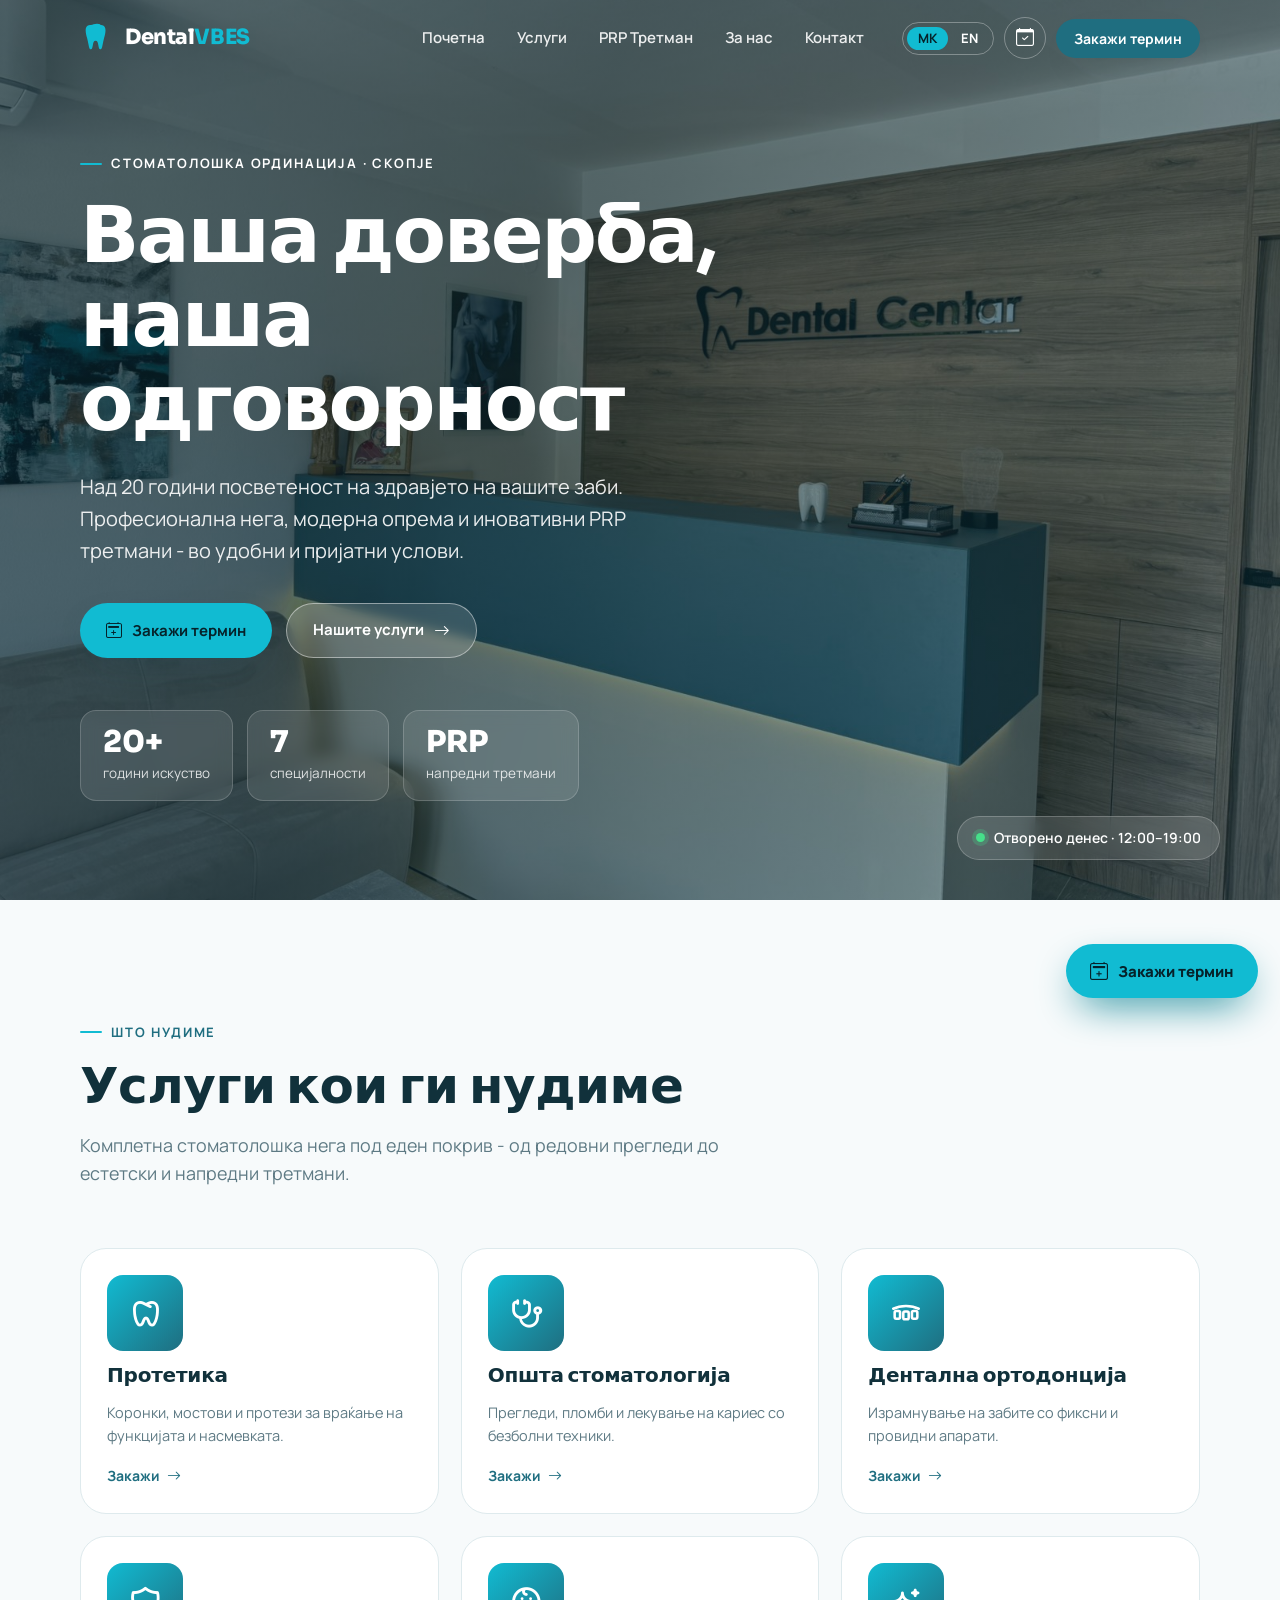
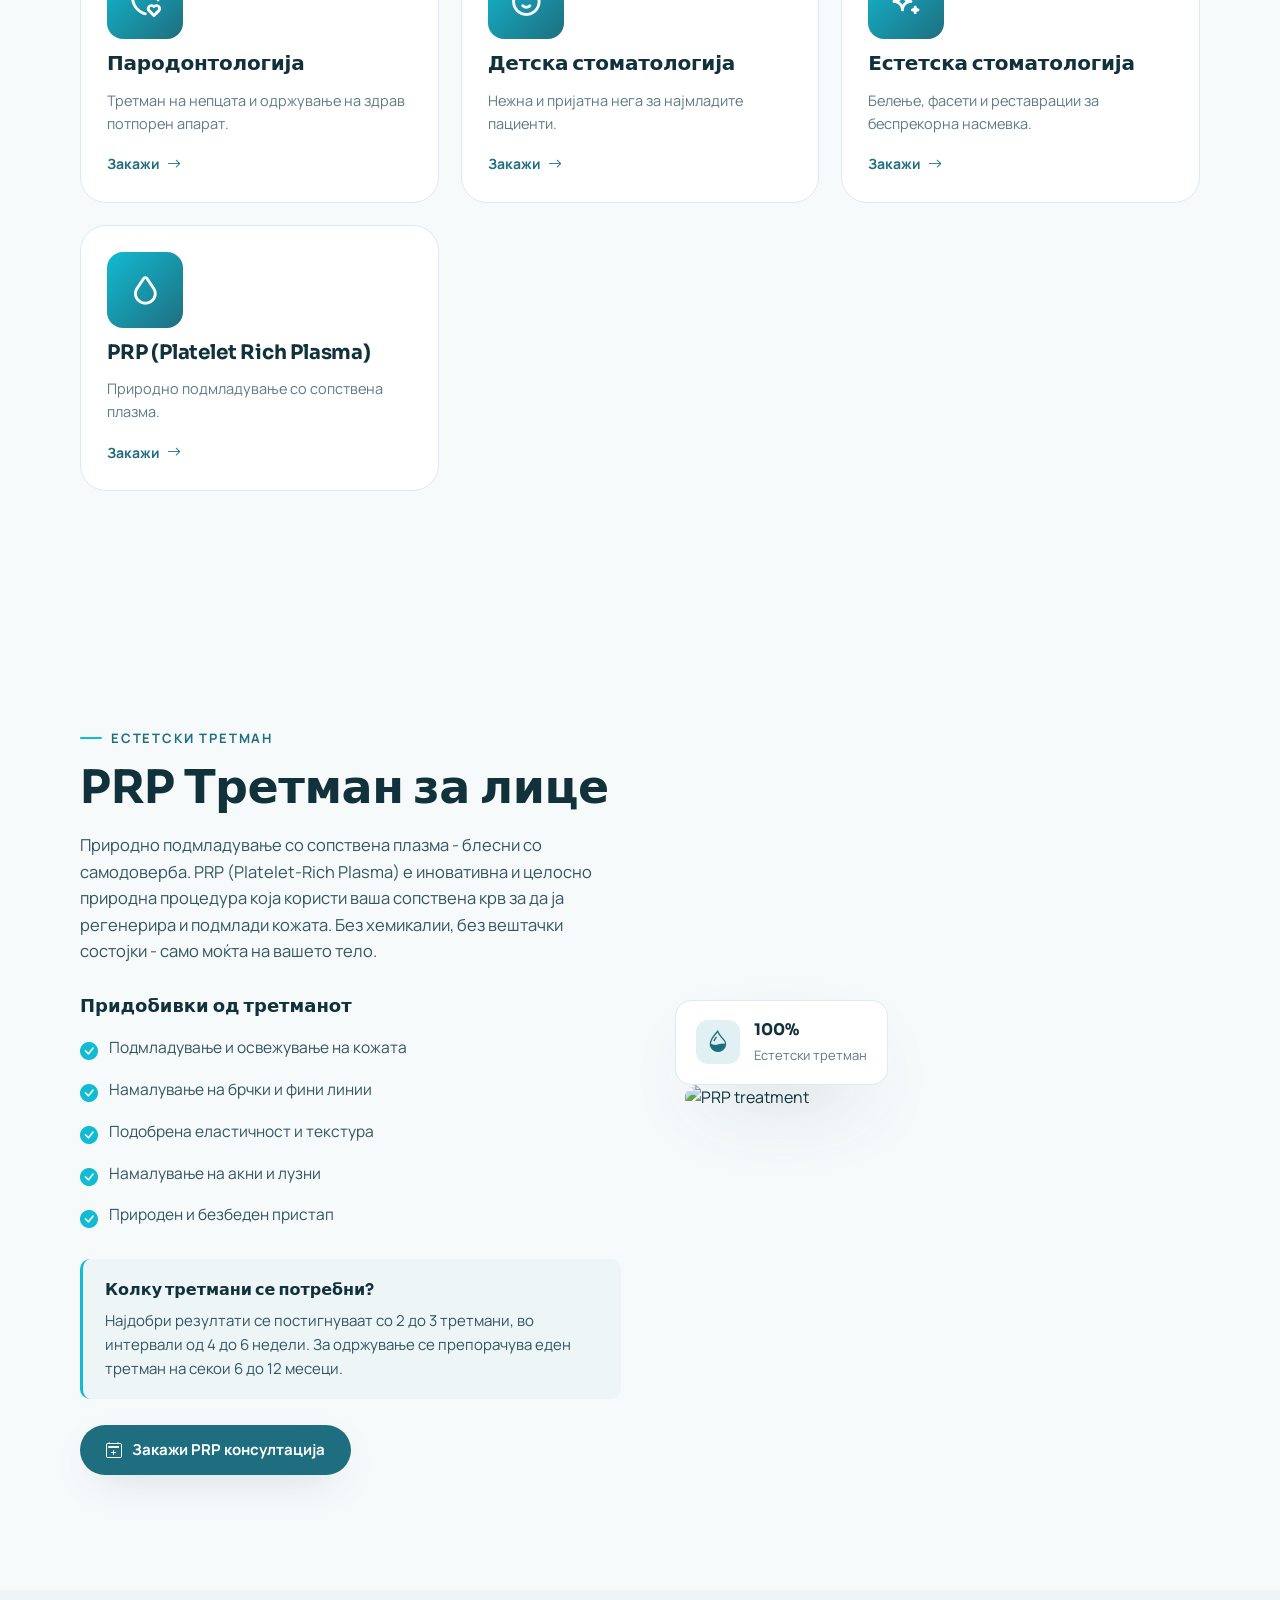
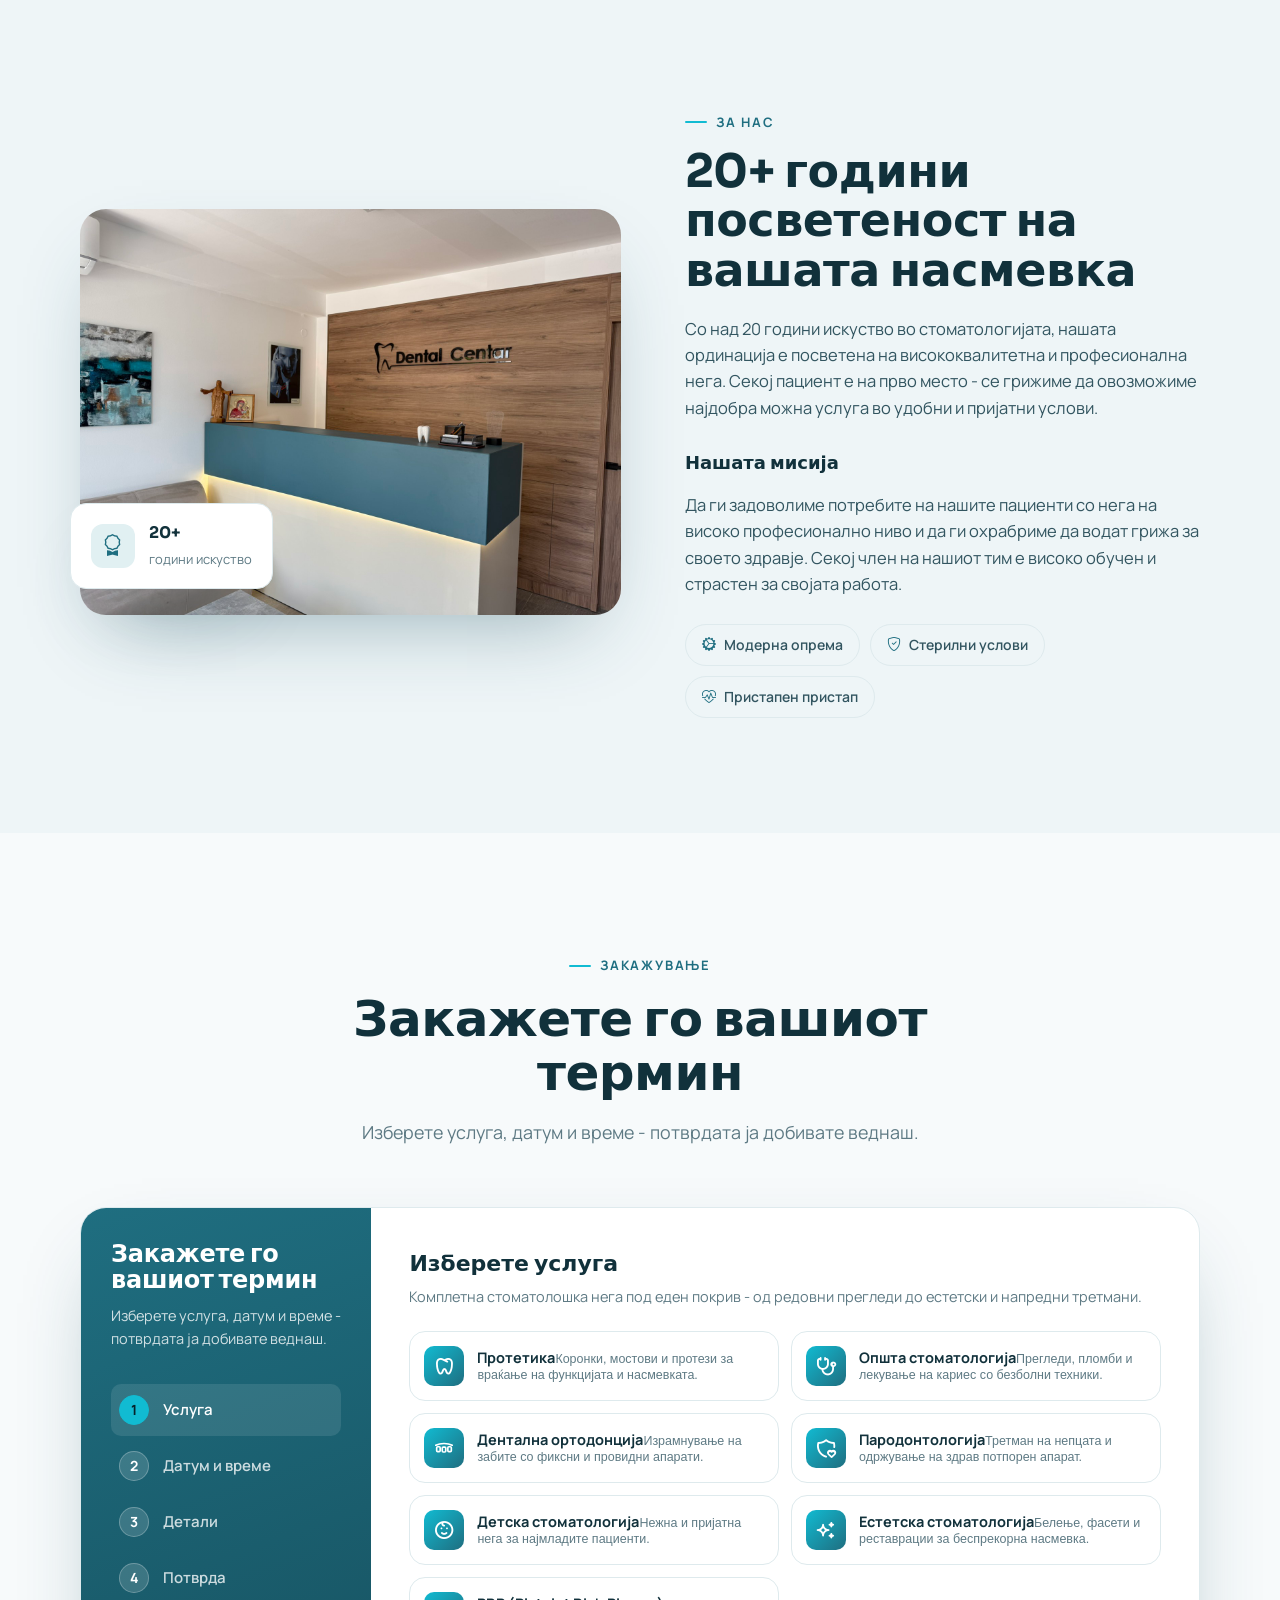
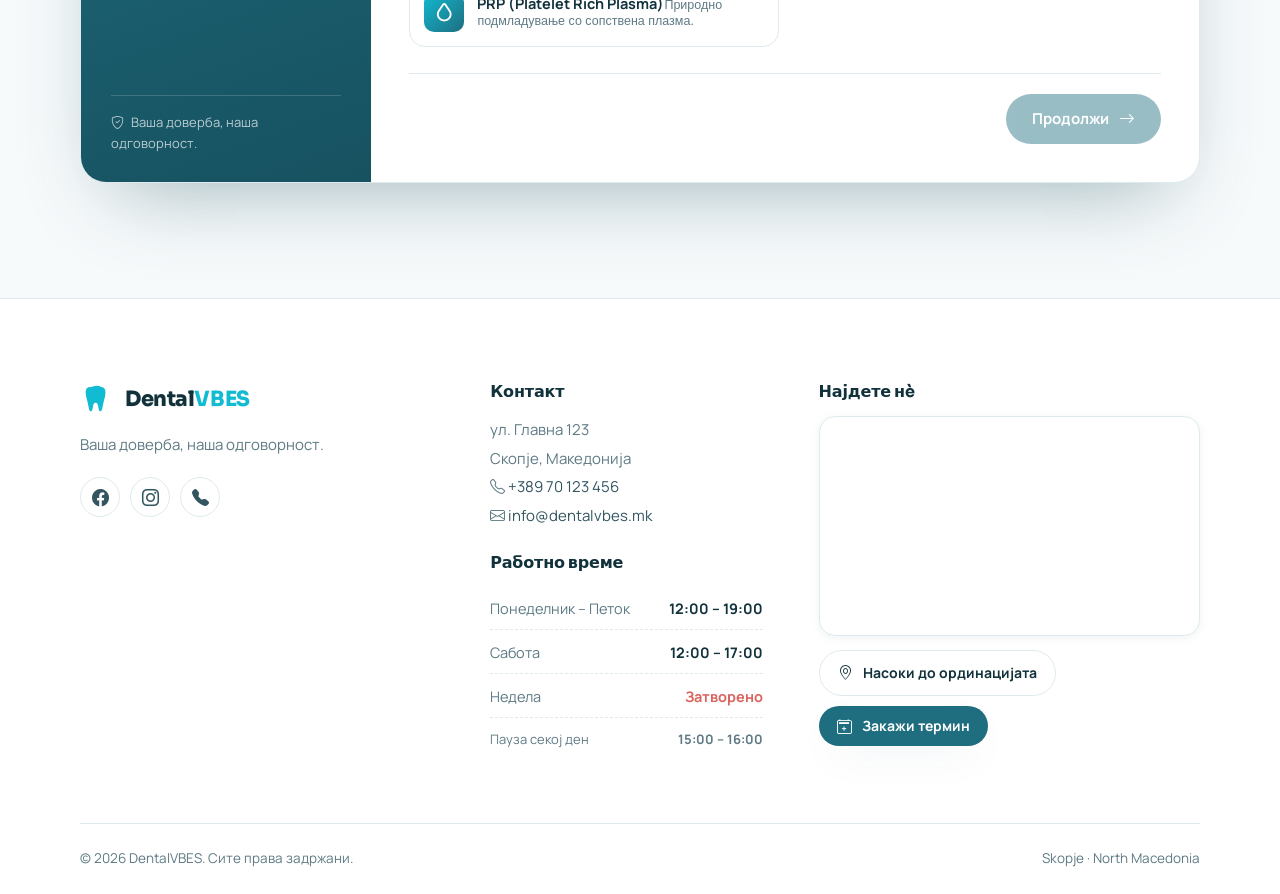
==== index.html @ d4c86f16 "init" ====
<!DOCTYPE html>
<html lang="mk" data-theme="clinical"><head>
  <meta charset="UTF-8">
  <meta name="viewport" content="width=device-width, initial-scale=1.0">
  <title>DentalVBES - Ваша доверба, наша одговорност</title>
  <meta name="description" content="DentalVBES - професионална стоматолошка ординација во Скопје со 20+ години искуство. Закажете термин онлајн.">

  <link rel="icon" type="image/png" href="assets/img/favicon.png">
  <link rel="preconnect" href="https://fonts.googleapis.com">
  <link rel="preconnect" href="https://fonts.gstatic.com" crossorigin="">

  

  
  <link rel="stylesheet" href="assets/css/fonts.css">
  <link rel="stylesheet" href="assets/css/styles.css">
</head>
<body>

  <!-- ===================== HEADER ===================== -->
  <header class="site-header">
    <div class="container">
      <nav class="nav">
        <a class="brand" href="#top">
          <svg class="tooth" viewBox="0 0 24 24" aria-hidden="true"><path fill="currentColor" d="M12 2c-2 0-3 .8-4.3.8C5.7 2.8 4 3.6 4 6.5c0 2 .5 3.7 1 5.5.4 1.5.7 3 1 4.5.3 1.6.6 3.5 1.7 3.5.9 0 1.1-1.4 1.4-3 .3-1.7.5-3 1.9-3s1.6 1.3 1.9 3c.3 1.6.5 3 1.4 3 1.1 0 1.4-1.9 1.7-3.5.3-1.5.6-3 1-4.5.5-1.8 1-3.5 1-5.5 0-2.9-1.7-3.7-3.7-3.7C15 2.8 14 2 12 2z"></path></svg>
          <span class="brand-name">Dental<b>VBES</b></span>
        </a>

        <div class="nav-links">
          <a class="nav-link" href="#top" data-i18n="nav.home">Home</a>
          <a class="nav-link" href="#services" data-i18n="nav.services">Services</a>
          <a class="nav-link" href="#prp" data-i18n="nav.prp">PRP</a>
          <a class="nav-link" href="#about" data-i18n="nav.about">About</a>
          <a class="nav-link" href="#contact" data-i18n="nav.contact">Contact</a>
        </div>

        <div class="nav-tools">
          <button class="lang-toggle" aria-label="language">
            <span data-lang="mk">МК</span><span data-lang="en">EN</span>
          </button>

          <button class="icon-btn js-my-appts" aria-label="my appointments" title="My appointments"><i class="bi bi-calendar-check"></i></button>
          <button class="btn btn-sm js-book-modal desktop-only" data-i18n="nav.book">Book appointment</button>
          <button class="icon-btn nav-toggle" aria-label="menu"><i class="bi bi-list"></i></button>
        </div>
      </nav>
    </div>
  </header>

  <!-- ===================== MOBILE MENU ===================== -->
  <div class="mobile-menu">
    <div class="mm-head">
      <span class="brand-name" style="color:var(--ink)">Dental<b style="color:var(--accent)">VBES</b></span>
      <button class="icon-btn mm-close" aria-label="close"><i class="bi bi-x-lg"></i></button>
    </div>
    <a class="nav-link" href="#top" data-i18n="nav.home">Home</a>
    <a class="nav-link" href="#services" data-i18n="nav.services">Services</a>
    <a class="nav-link" href="#prp" data-i18n="nav.prp">PRP</a>
    <a class="nav-link" href="#about" data-i18n="nav.about">About</a>
    <a class="nav-link" href="#contact" data-i18n="nav.contact">Contact</a>
    <div class="mm-actions">
      <button class="btn btn-ghost js-my-appts"><i class="bi bi-calendar-check"></i><span data-i18n="book.my">My appointments</span></button>
      <button class="btn js-book-modal" data-i18n="nav.book">Book appointment</button>
    </div>
  </div>

  <!-- ===================== HERO ===================== -->
  <header class="hero" id="top">
    <div class="hero-bg"></div>
    <div class="container">
      <div class="hero-inner">
        <span class="eyebrow" data-i18n="hero.eyebrow">Dental practice · Skopje</span>
        <h1 data-i18n="hero.title">Your trust,<br>our responsibility</h1>
        <p class="hero-sub" data-i18n="hero.sub">Over 20 years devoted to your dental health.</p>
        <div class="hero-cta">
          <button class="btn btn-accent js-book-scroll"><i class="bi bi-calendar2-plus"></i><span data-i18n="hero.cta">Book appointment</span></button>
          <a class="btn btn-on-hero" href="#services"><span data-i18n="hero.cta2">Our services</span><i class="bi bi-arrow-right"></i></a>
        </div>
        <div class="hero-stats">
          <div class="hstat"><b data-i18n="hero.stat1n">20+</b><span data-i18n="hero.stat1l">years</span></div>
          <div class="hstat"><b data-i18n="hero.stat2n">7</b><span data-i18n="hero.stat2l">specialties</span></div>
          <div class="hstat"><b data-i18n="hero.stat3n">PRP</b><span data-i18n="hero.stat3l">treatments</span></div>
        </div>
      </div>
    </div>
    <div class="hero-badge"><span class="dot"></span><span data-i18n="hero.hours">Open today · 12:00–19:00</span></div>
  </header>

  <main>
    <!-- ===================== SERVICES ===================== -->
    <section class="section services" id="services">
      <div class="container">
        <div class="section-head reveal">
          <span class="eyebrow" data-i18n="services.eyebrow">What we offer</span>
          <h2 data-i18n="services.title">Services we provide</h2>
          <p data-i18n="services.sub">Complete dental care under one roof.</p>
        </div>
        <div class="services-grid" id="servicesGrid"></div>
      </div>
    </section>

    <!-- ===================== PRP ===================== -->
    <section class="section prp" id="prp">
      <div class="container">
        <div class="split reverse">
          <div class="split-media reveal">
            <img src="assets/img/prp-treatment.jpg" alt="PRP treatment">
            <div class="float-card">
              <div class="ic"><i class="bi bi-droplet-half"></i></div>
              <div><b>100%</b><span data-i18n="prp.eyebrow">Aesthetic treatment</span></div>
            </div>
          </div>
          <div class="split-body reveal">
            <span class="eyebrow" data-i18n="prp.eyebrow">Aesthetic treatment</span>
            <h2 data-i18n="prp.title">PRP Facial Treatment</h2>
            <p data-i18n="prp.lead">Natural rejuvenation with your own plasma.</p>
            <div class="bench-title" data-i18n="prp.benefits">Benefits</div>
            <ul class="benefits">
              <li><i class="bi bi-check-circle-fill"></i><span data-i18n="prp.b1"></span></li>
              <li><i class="bi bi-check-circle-fill"></i><span data-i18n="prp.b2"></span></li>
              <li><i class="bi bi-check-circle-fill"></i><span data-i18n="prp.b3"></span></li>
              <li><i class="bi bi-check-circle-fill"></i><span data-i18n="prp.b4"></span></li>
              <li><i class="bi bi-check-circle-fill"></i><span data-i18n="prp.b5"></span></li>
            </ul>
            <div class="callout">
              <b data-i18n="prp.howmany">How many treatments?</b>
              <p data-i18n="prp.howmanyd"></p>
            </div>
            <div style="margin-top:26px">
              <button class="btn js-book-modal" data-svc="prp"><i class="bi bi-calendar2-plus"></i><span data-i18n="prp.cta">Book a PRP consultation</span></button>
            </div>
          </div>
        </div>
      </div>
    </section>

    <!-- ===================== ABOUT ===================== -->
    <section class="section about" id="about">
      <div class="container">
        <div class="split">
          <div class="split-media reveal">
            <img src="assets/img/hero-bg.jpg" alt="DentalVBES clinic">
            <div class="float-card">
              <div class="ic"><i class="bi bi-award"></i></div>
              <div><b>20+</b><span data-i18n="hero.stat1l">years of experience</span></div>
            </div>
          </div>
          <div class="split-body reveal">
            <span class="eyebrow" data-i18n="about.eyebrow">About us</span>
            <h2 data-i18n="about.title">20+ years devoted to your smile</h2>
            <p data-i18n="about.p1"></p>
            <div class="bench-title" data-i18n="about.mission">Our mission</div>
            <p style="margin-top:0" data-i18n="about.p2"></p>
            <div class="feature-row">
              <span class="chip"><i class="bi bi-gear-wide-connected"></i><span data-i18n="about.f1">Modern equipment</span></span>
              <span class="chip"><i class="bi bi-shield-check"></i><span data-i18n="about.f2">Sterile conditions</span></span>
              <span class="chip"><i class="bi bi-heart-pulse"></i><span data-i18n="about.f3">Caring approach</span></span>
            </div>
          </div>
        </div>
      </div>
    </section>

    <!-- ===================== BOOKING ===================== -->
    <section class="section booking" id="booking">
      <div class="container">
        <div class="section-head reveal" style="text-align:center;margin-inline:auto">
          <span class="eyebrow" style="justify-content:center" data-i18n="book.eyebrow">Booking</span>
          <h2 data-i18n="book.title">Book your appointment</h2>
          <p data-i18n="book.sub">Choose a service, date and time.</p>
        </div>
        <div class="reveal" id="bookingSection"></div>
      </div>
    </section>
  </main>

  <!-- ===================== FOOTER ===================== -->
  <footer class="site-footer" id="contact">
    <div class="container">
      <div class="foot-grid">
        <div class="foot-brand">
          <a class="brand" href="#top">
            <svg class="tooth" viewBox="0 0 24 24" aria-hidden="true"><path fill="currentColor" d="M12 2c-2 0-3 .8-4.3.8C5.7 2.8 4 3.6 4 6.5c0 2 .5 3.7 1 5.5.4 1.5.7 3 1 4.5.3 1.6.6 3.5 1.7 3.5.9 0 1.1-1.4 1.4-3 .3-1.7.5-3 1.9-3s1.6 1.3 1.9 3c.3 1.6.5 3 1.4 3 1.1 0 1.4-1.9 1.7-3.5.3-1.5.6-3 1-4.5.5-1.8 1-3.5 1-5.5 0-2.9-1.7-3.7-3.7-3.7C15 2.8 14 2 12 2z"></path></svg>
            <span class="brand-name">Dental<b>VBES</b></span>
          </a>
          <p class="foot-tag" data-i18n="foot.tagline">Your trust, our responsibility.</p>
          <div class="foot-soc">
            <a href="#" aria-label="Facebook"><i class="bi bi-facebook"></i></a>
            <a href="#" aria-label="Instagram"><i class="bi bi-instagram"></i></a>
            <a href="tel:+38970123456" aria-label="Phone"><i class="bi bi-telephone-fill"></i></a>
          </div>
        </div>

        <div class="foot-col">
          <h4 data-i18n="foot.contact">Contact</h4>
          <address>
            <p data-i18n="foot.address">123 Main Street<br>Skopje</p>
            <p><i class="bi bi-telephone"></i> <a href="tel:+38970123456">+389 70 123 456</a></p>
            <p><i class="bi bi-envelope"></i> <a href="mailto:info@dentalvbes.mk">info@dentalvbes.mk</a></p>
          </address>
          <h4 style="margin-top:24px" data-i18n="foot.hours">Working hours</h4>
          <div class="hours-list">
            <div class="hours-row"><span data-i18n="foot.h_week">Mon – Fri</span><b data-i18n="foot.h_week_v">12:00 – 19:00</b></div>
            <div class="hours-row"><span data-i18n="foot.h_sat">Saturday</span><b data-i18n="foot.h_sat_v">12:00 – 17:00</b></div>
            <div class="hours-row closed"><span data-i18n="foot.h_sun">Sunday</span><b data-i18n="foot.h_sun_v">Closed</b></div>
            <div class="hours-row brk"><span data-i18n="foot.h_break">Daily break</span><b data-i18n="foot.h_break_v">15:00 – 16:00</b></div>
          </div>
        </div>

        <div class="foot-col">
          <h4 data-i18n="foot.find">Find us</h4>
          <div class="map-wrap">
            <iframe src="https://www.google.com/maps/embed?pb=!1m18!1m12!1m3!1d1773.0043802224034!2d21.445258436602582!3d42.035299362524064!2m3!1f0!2f0!3f0!3m2!1i1024!2i768!4f13.1!3m3!1m2!1s0x13546bce0048d65d%3A0xca49f93a39be18c9!2sDENTAL%20VBES!5e1!3m2!1sen!2smk!4v1745952589473!5m2!1sen!2smk" loading="lazy" referrerpolicy="no-referrer-when-downgrade"></iframe>
          </div>
          <div style="display:flex;gap:10px;margin-top:14px;flex-wrap:wrap">
            <a class="btn btn-ghost btn-sm" href="https://www.google.com/maps/dir/?api=1&amp;destination=42.03549156223362,21.44605716053356" target="_blank" rel="noopener"><i class="bi bi-geo-alt"></i><span data-i18n="foot.directions">Directions</span></a>
            <button class="btn btn-sm js-book-modal"><i class="bi bi-calendar2-plus"></i><span data-i18n="foot.book">Book appointment</span></button>
          </div>
        </div>
      </div>

      <div class="foot-bottom">
        <p data-i18n="foot.rights">© 2026 DentalVBES.</p>
        <p>Skopje · North Macedonia</p>
      </div>
    </div>
  </footer>

  <!-- ===================== STICKY FAB ===================== -->
  <button class="fab js-book-modal" aria-label="book">
    <i class="bi bi-calendar2-plus"></i><span class="fab-txt" data-i18n="nav.book">Book appointment</span>
  </button>

  <!-- ===================== BOOKING MODAL ===================== -->
  <div class="modal" id="bookModal">
    <div class="modal-backdrop"></div>
    <div class="modal-card">
      <button class="modal-close" aria-label="close"><i class="bi bi-x-lg"></i></button>
      <div id="bookingModalBody"></div>
    </div>
  </div>

  <!-- ===================== MY APPOINTMENTS MODAL ===================== -->
  <div class="modal" id="apptModal">
    <div class="modal-backdrop"></div>
    <div class="modal-card" style="max-width:560px">
      <button class="modal-close" aria-label="close" style="background:rgba(0,0,0,.12);color:var(--ink)"><i class="bi bi-x-lg"></i></button>
      <div style="padding:32px">
        <div class="pane-title" data-i18n="book.my">My appointments</div>
        <div class="pane-sub" data-i18n="foot.tagline"></div>
        <div class="appts" id="apptList"></div>
        <div style="margin-top:20px">
          <button class="btn btn-block js-book-modal"><i class="bi bi-plus-lg"></i><span data-i18n="book.another">Book another</span></button>
        </div>
      </div>
    </div>
  </div>

  <!-- ===================== SCRIPTS ===================== -->
  <script src="assets/scripts/jquery.min.js"></script>
  <script src="assets/scripts/script.js"></script>

  

</body></html>
---- assets/css/fonts.css ----
/* cyrillic-ext */
@font-face {
  font-family: 'Manrope';
  font-style: normal;
  font-weight: 400;
  font-display: swap;
  src: url("../fonts/manrope-400-cyrillic-ext.woff2") format('woff2');
  unicode-range: U+0460-052F, U+1C80-1C8A, U+20B4, U+2DE0-2DFF, U+A640-A69F, U+FE2E-FE2F;
}
/* cyrillic */
@font-face {
  font-family: 'Manrope';
  font-style: normal;
  font-weight: 400;
  font-display: swap;
  src: url("../fonts/manrope-400-cyrillic.woff2") format('woff2');
  unicode-range: U+0301, U+0400-045F, U+0490-0491, U+04B0-04B1, U+2116;
}
/* greek */
@font-face {
  font-family: 'Manrope';
  font-style: normal;
  font-weight: 400;
  font-display: swap;
  src: url("../fonts/manrope-400-greek.woff2") format('woff2');
  unicode-range: U+0370-0377, U+037A-037F, U+0384-038A, U+038C, U+038E-03A1, U+03A3-03FF;
}
/* vietnamese */
@font-face {
  font-family: 'Manrope';
  font-style: normal;
  font-weight: 400;
  font-display: swap;
  src: url("../fonts/manrope-400-vietnamese.woff2") format('woff2');
  unicode-range: U+0102-0103, U+0110-0111, U+0128-0129, U+0168-0169, U+01A0-01A1, U+01AF-01B0, U+0300-0301, U+0303-0304, U+0308-0309, U+0323, U+0329, U+1EA0-1EF9, U+20AB;
}
/* latin-ext */
@font-face {
  font-family: 'Manrope';
  font-style: normal;
  font-weight: 400;
  font-display: swap;
  src: url("../fonts/manrope-400-latin-ext.woff2") format('woff2');
  unicode-range: U+0100-02BA, U+02BD-02C5, U+02C7-02CC, U+02CE-02D7, U+02DD-02FF, U+0304, U+0308, U+0329, U+1D00-1DBF, U+1E00-1E9F, U+1EF2-1EFF, U+2020, U+20A0-20AB, U+20AD-20C0, U+2113, U+2C60-2C7F, U+A720-A7FF;
}
/* latin */
@font-face {
  font-family: 'Manrope';
  font-style: normal;
  font-weight: 400;
  font-display: swap;
  src: url("../fonts/manrope-400-latin.woff2") format('woff2');
  unicode-range: U+0000-00FF, U+0131, U+0152-0153, U+02BB-02BC, U+02C6, U+02DA, U+02DC, U+0304, U+0308, U+0329, U+2000-206F, U+20AC, U+2122, U+2191, U+2193, U+2212, U+2215, U+FEFF, U+FFFD;
}
/* cyrillic-ext */
@font-face {
  font-family: 'Manrope';
  font-style: normal;
  font-weight: 500;
  font-display: swap;
  src: url("../fonts/manrope-400-cyrillic-ext.woff2") format('woff2');
  unicode-range: U+0460-052F, U+1C80-1C8A, U+20B4, U+2DE0-2DFF, U+A640-A69F, U+FE2E-FE2F;
}
/* cyrillic */
@font-face {
  font-family: 'Manrope';
  font-style: normal;
  font-weight: 500;
  font-display: swap;
  src: url("../fonts/manrope-400-cyrillic.woff2") format('woff2');
  unicode-range: U+0301, U+0400-045F, U+0490-0491, U+04B0-04B1, U+2116;
}
/* greek */
@font-face {
  font-family: 'Manrope';
  font-style: normal;
  font-weight: 500;
  font-display: swap;
  src: url("../fonts/manrope-400-greek.woff2") format('woff2');
  unicode-range: U+0370-0377, U+037A-037F, U+0384-038A, U+038C, U+038E-03A1, U+03A3-03FF;
}
/* vietnamese */
@font-face {
  font-family: 'Manrope';
  font-style: normal;
  font-weight: 500;
  font-display: swap;
  src: url("../fonts/manrope-400-vietnamese.woff2") format('woff2');
  unicode-range: U+0102-0103, U+0110-0111, U+0128-0129, U+0168-0169, U+01A0-01A1, U+01AF-01B0, U+0300-0301, U+0303-0304, U+0308-0309, U+0323, U+0329, U+1EA0-1EF9, U+20AB;
}
/* latin-ext */
@font-face {
  font-family: 'Manrope';
  font-style: normal;
  font-weight: 500;
  font-display: swap;
  src: url("../fonts/manrope-400-latin-ext.woff2") format('woff2');
  unicode-range: U+0100-02BA, U+02BD-02C5, U+02C7-02CC, U+02CE-02D7, U+02DD-02FF, U+0304, U+0308, U+0329, U+1D00-1DBF, U+1E00-1E9F, U+1EF2-1EFF, U+2020, U+20A0-20AB, U+20AD-20C0, U+2113, U+2C60-2C7F, U+A720-A7FF;
}
/* latin */
@font-face {
  font-family: 'Manrope';
  font-style: normal;
  font-weight: 500;
  font-display: swap;
  src: url("../fonts/manrope-400-latin.woff2") format('woff2');
  unicode-range: U+0000-00FF, U+0131, U+0152-0153, U+02BB-02BC, U+02C6, U+02DA, U+02DC, U+0304, U+0308, U+0329, U+2000-206F, U+20AC, U+2122, U+2191, U+2193, U+2212, U+2215, U+FEFF, U+FFFD;
}
/* cyrillic-ext */
@font-face {
  font-family: 'Manrope';
  font-style: normal;
  font-weight: 600;
  font-display: swap;
  src: url("../fonts/manrope-400-cyrillic-ext.woff2") format('woff2');
  unicode-range: U+0460-052F, U+1C80-1C8A, U+20B4, U+2DE0-2DFF, U+A640-A69F, U+FE2E-FE2F;
}
/* cyrillic */
@font-face {
  font-family: 'Manrope';
  font-style: normal;
  font-weight: 600;
  font-display: swap;
  src: url("../fonts/manrope-400-cyrillic.woff2") format('woff2');
  unicode-range: U+0301, U+0400-045F, U+0490-0491, U+04B0-04B1, U+2116;
}
/* greek */
@font-face {
  font-family: 'Manrope';
  font-style: normal;
  font-weight: 600;
  font-display: swap;
  src: url("../fonts/manrope-400-greek.woff2") format('woff2');
  unicode-range: U+0370-0377, U+037A-037F, U+0384-038A, U+038C, U+038E-03A1, U+03A3-03FF;
}
/* vietnamese */
@font-face {
  font-family: 'Manrope';
  font-style: normal;
  font-weight: 600;
  font-display: swap;
  src: url("../fonts/manrope-400-vietnamese.woff2") format('woff2');
  unicode-range: U+0102-0103, U+0110-0111, U+0128-0129, U+0168-0169, U+01A0-01A1, U+01AF-01B0, U+0300-0301, U+0303-0304, U+0308-0309, U+0323, U+0329, U+1EA0-1EF9, U+20AB;
}
/* latin-ext */
@font-face {
  font-family: 'Manrope';
  font-style: normal;
  font-weight: 600;
  font-display: swap;
  src: url("../fonts/manrope-400-latin-ext.woff2") format('woff2');
  unicode-range: U+0100-02BA, U+02BD-02C5, U+02C7-02CC, U+02CE-02D7, U+02DD-02FF, U+0304, U+0308, U+0329, U+1D00-1DBF, U+1E00-1E9F, U+1EF2-1EFF, U+2020, U+20A0-20AB, U+20AD-20C0, U+2113, U+2C60-2C7F, U+A720-A7FF;
}
/* latin */
@font-face {
  font-family: 'Manrope';
  font-style: normal;
  font-weight: 600;
  font-display: swap;
  src: url("../fonts/manrope-400-latin.woff2") format('woff2');
  unicode-range: U+0000-00FF, U+0131, U+0152-0153, U+02BB-02BC, U+02C6, U+02DA, U+02DC, U+0304, U+0308, U+0329, U+2000-206F, U+20AC, U+2122, U+2191, U+2193, U+2212, U+2215, U+FEFF, U+FFFD;
}
/* cyrillic-ext */
@font-face {
  font-family: 'Manrope';
  font-style: normal;
  font-weight: 700;
  font-display: swap;
  src: url("../fonts/manrope-400-cyrillic-ext.woff2") format('woff2');
  unicode-range: U+0460-052F, U+1C80-1C8A, U+20B4, U+2DE0-2DFF, U+A640-A69F, U+FE2E-FE2F;
}
/* cyrillic */
@font-face {
  font-family: 'Manrope';
  font-style: normal;
  font-weight: 700;
  font-display: swap;
  src: url("../fonts/manrope-400-cyrillic.woff2") format('woff2');
  unicode-range: U+0301, U+0400-045F, U+0490-0491, U+04B0-04B1, U+2116;
}
/* greek */
@font-face {
  font-family: 'Manrope';
  font-style: normal;
  font-weight: 700;
  font-display: swap;
  src: url("../fonts/manrope-400-greek.woff2") format('woff2');
  unicode-range: U+0370-0377, U+037A-037F, U+0384-038A, U+038C, U+038E-03A1, U+03A3-03FF;
}
/* vietnamese */
@font-face {
  font-family: 'Manrope';
  font-style: normal;
  font-weight: 700;
  font-display: swap;
  src: url("../fonts/manrope-400-vietnamese.woff2") format('woff2');
  unicode-range: U+0102-0103, U+0110-0111, U+0128-0129, U+0168-0169, U+01A0-01A1, U+01AF-01B0, U+0300-0301, U+0303-0304, U+0308-0309, U+0323, U+0329, U+1EA0-1EF9, U+20AB;
}
/* latin-ext */
@font-face {
  font-family: 'Manrope';
  font-style: normal;
  font-weight: 700;
  font-display: swap;
  src: url("../fonts/manrope-400-latin-ext.woff2") format('woff2');
  unicode-range: U+0100-02BA, U+02BD-02C5, U+02C7-02CC, U+02CE-02D7, U+02DD-02FF, U+0304, U+0308, U+0329, U+1D00-1DBF, U+1E00-1E9F, U+1EF2-1EFF, U+2020, U+20A0-20AB, U+20AD-20C0, U+2113, U+2C60-2C7F, U+A720-A7FF;
}
/* latin */
@font-face {
  font-family: 'Manrope';
  font-style: normal;
  font-weight: 700;
  font-display: swap;
  src: url("../fonts/manrope-400-latin.woff2") format('woff2');
  unicode-range: U+0000-00FF, U+0131, U+0152-0153, U+02BB-02BC, U+02C6, U+02DA, U+02DC, U+0304, U+0308, U+0329, U+2000-206F, U+20AC, U+2122, U+2191, U+2193, U+2212, U+2215, U+FEFF, U+FFFD;
}
/* cyrillic-ext */
@font-face {
  font-family: 'Manrope';
  font-style: normal;
  font-weight: 800;
  font-display: swap;
  src: url("../fonts/manrope-400-cyrillic-ext.woff2") format('woff2');
  unicode-range: U+0460-052F, U+1C80-1C8A, U+20B4, U+2DE0-2DFF, U+A640-A69F, U+FE2E-FE2F;
}
/* cyrillic */
@font-face {
  font-family: 'Manrope';
  font-style: normal;
  font-weight: 800;
  font-display: swap;
  src: url("../fonts/manrope-400-cyrillic.woff2") format('woff2');
  unicode-range: U+0301, U+0400-045F, U+0490-0491, U+04B0-04B1, U+2116;
}
/* greek */
@font-face {
  font-family: 'Manrope';
  font-style: normal;
  font-weight: 800;
  font-display: swap;
  src: url("../fonts/manrope-400-greek.woff2") format('woff2');
  unicode-range: U+0370-0377, U+037A-037F, U+0384-038A, U+038C, U+038E-03A1, U+03A3-03FF;
}
/* vietnamese */
@font-face {
  font-family: 'Manrope';
  font-style: normal;
  font-weight: 800;
  font-display: swap;
  src: url("../fonts/manrope-400-vietnamese.woff2") format('woff2');
  unicode-range: U+0102-0103, U+0110-0111, U+0128-0129, U+0168-0169, U+01A0-01A1, U+01AF-01B0, U+0300-0301, U+0303-0304, U+0308-0309, U+0323, U+0329, U+1EA0-1EF9, U+20AB;
}
/* latin-ext */
@font-face {
  font-family: 'Manrope';
  font-style: normal;
  font-weight: 800;
  font-display: swap;
  src: url("../fonts/manrope-400-latin-ext.woff2") format('woff2');
  unicode-range: U+0100-02BA, U+02BD-02C5, U+02C7-02CC, U+02CE-02D7, U+02DD-02FF, U+0304, U+0308, U+0329, U+1D00-1DBF, U+1E00-1E9F, U+1EF2-1EFF, U+2020, U+20A0-20AB, U+20AD-20C0, U+2113, U+2C60-2C7F, U+A720-A7FF;
}
/* latin */
@font-face {
  font-family: 'Manrope';
  font-style: normal;
  font-weight: 800;
  font-display: swap;
  src: url("../fonts/manrope-400-latin.woff2") format('woff2');
  unicode-range: U+0000-00FF, U+0131, U+0152-0153, U+02BB-02BC, U+02C6, U+02DA, U+02DC, U+0304, U+0308, U+0329, U+2000-206F, U+20AC, U+2122, U+2191, U+2193, U+2212, U+2215, U+FEFF, U+FFFD;
}
/* vietnamese */
@font-face {
  font-family: 'Newsreader';
  font-style: italic;
  font-weight: 500;
  font-display: swap;
  src: url("../fonts/newsreader-500-italic-vietnamese.woff2") format('woff2');
  unicode-range: U+0102-0103, U+0110-0111, U+0128-0129, U+0168-0169, U+01A0-01A1, U+01AF-01B0, U+0300-0301, U+0303-0304, U+0308-0309, U+0323, U+0329, U+1EA0-1EF9, U+20AB;
}
/* latin-ext */
@font-face {
  font-family: 'Newsreader';
  font-style: italic;
  font-weight: 500;
  font-display: swap;
  src: url("../fonts/newsreader-500-italic-latin-ext.woff2") format('woff2');
  unicode-range: U+0100-02BA, U+02BD-02C5, U+02C7-02CC, U+02CE-02D7, U+02DD-02FF, U+0304, U+0308, U+0329, U+1D00-1DBF, U+1E00-1E9F, U+1EF2-1EFF, U+2020, U+20A0-20AB, U+20AD-20C0, U+2113, U+2C60-2C7F, U+A720-A7FF;
}
/* latin */
@font-face {
  font-family: 'Newsreader';
  font-style: italic;
  font-weight: 500;
  font-display: swap;
  src: url("../fonts/newsreader-500-italic-latin.woff2") format('woff2');
  unicode-range: U+0000-00FF, U+0131, U+0152-0153, U+02BB-02BC, U+02C6, U+02DA, U+02DC, U+0304, U+0308, U+0329, U+2000-206F, U+20AC, U+2122, U+2191, U+2193, U+2212, U+2215, U+FEFF, U+FFFD;
}
/* vietnamese */
@font-face {
  font-family: 'Newsreader';
  font-style: normal;
  font-weight: 400;
  font-display: swap;
  src: url("../fonts/newsreader-400-vietnamese.woff2") format('woff2');
  unicode-range: U+0102-0103, U+0110-0111, U+0128-0129, U+0168-0169, U+01A0-01A1, U+01AF-01B0, U+0300-0301, U+0303-0304, U+0308-0309, U+0323, U+0329, U+1EA0-1EF9, U+20AB;
}
/* latin-ext */
@font-face {
  font-family: 'Newsreader';
  font-style: normal;
  font-weight: 400;
  font-display: swap;
  src: url("../fonts/newsreader-400-latin-ext.woff2") format('woff2');
  unicode-range: U+0100-02BA, U+02BD-02C5, U+02C7-02CC, U+02CE-02D7, U+02DD-02FF, U+0304, U+0308, U+0329, U+1D00-1DBF, U+1E00-1E9F, U+1EF2-1EFF, U+2020, U+20A0-20AB, U+20AD-20C0, U+2113, U+2C60-2C7F, U+A720-A7FF;
}
/* latin */
@font-face {
  font-family: 'Newsreader';
  font-style: normal;
  font-weight: 400;
  font-display: swap;
  src: url("../fonts/newsreader-400-latin.woff2") format('woff2');
  unicode-range: U+0000-00FF, U+0131, U+0152-0153, U+02BB-02BC, U+02C6, U+02DA, U+02DC, U+0304, U+0308, U+0329, U+2000-206F, U+20AC, U+2122, U+2191, U+2193, U+2212, U+2215, U+FEFF, U+FFFD;
}
/* vietnamese */
@font-face {
  font-family: 'Newsreader';
  font-style: normal;
  font-weight: 500;
  font-display: swap;
  src: url("../fonts/newsreader-400-vietnamese.woff2") format('woff2');
  unicode-range: U+0102-0103, U+0110-0111, U+0128-0129, U+0168-0169, U+01A0-01A1, U+01AF-01B0, U+0300-0301, U+0303-0304, U+0308-0309, U+0323, U+0329, U+1EA0-1EF9, U+20AB;
}
/* latin-ext */
@font-face {
  font-family: 'Newsreader';
  font-style: normal;
  font-weight: 500;
  font-display: swap;
  src: url("../fonts/newsreader-400-latin-ext.woff2") format('woff2');
  unicode-range: U+0100-02BA, U+02BD-02C5, U+02C7-02CC, U+02CE-02D7, U+02DD-02FF, U+0304, U+0308, U+0329, U+1D00-1DBF, U+1E00-1E9F, U+1EF2-1EFF, U+2020, U+20A0-20AB, U+20AD-20C0, U+2113, U+2C60-2C7F, U+A720-A7FF;
}
/* latin */
@font-face {
  font-family: 'Newsreader';
  font-style: normal;
  font-weight: 500;
  font-display: swap;
  src: url("../fonts/newsreader-400-latin.woff2") format('woff2');
  unicode-range: U+0000-00FF, U+0131, U+0152-0153, U+02BB-02BC, U+02C6, U+02DA, U+02DC, U+0304, U+0308, U+0329, U+2000-206F, U+20AC, U+2122, U+2191, U+2193, U+2212, U+2215, U+FEFF, U+FFFD;
}
/* vietnamese */
@font-face {
  font-family: 'Newsreader';
  font-style: normal;
  font-weight: 600;
  font-display: swap;
  src: url("../fonts/newsreader-400-vietnamese.woff2") format('woff2');
  unicode-range: U+0102-0103, U+0110-0111, U+0128-0129, U+0168-0169, U+01A0-01A1, U+01AF-01B0, U+0300-0301, U+0303-0304, U+0308-0309, U+0323, U+0329, U+1EA0-1EF9, U+20AB;
}
/* latin-ext */
@font-face {
  font-family: 'Newsreader';
  font-style: normal;
  font-weight: 600;
  font-display: swap;
  src: url("../fonts/newsreader-400-latin-ext.woff2") format('woff2');
  unicode-range: U+0100-02BA, U+02BD-02C5, U+02C7-02CC, U+02CE-02D7, U+02DD-02FF, U+0304, U+0308, U+0329, U+1D00-1DBF, U+1E00-1E9F, U+1EF2-1EFF, U+2020, U+20A0-20AB, U+20AD-20C0, U+2113, U+2C60-2C7F, U+A720-A7FF;
}
/* latin */
@font-face {
  font-family: 'Newsreader';
  font-style: normal;
  font-weight: 600;
  font-display: swap;
  src: url("../fonts/newsreader-400-latin.woff2") format('woff2');
  unicode-range: U+0000-00FF, U+0131, U+0152-0153, U+02BB-02BC, U+02C6, U+02DA, U+02DC, U+0304, U+0308, U+0329, U+2000-206F, U+20AC, U+2122, U+2191, U+2193, U+2212, U+2215, U+FEFF, U+FFFD;
}
/* latin-ext */
@font-face {
  font-family: 'Sora';
  font-style: normal;
  font-weight: 500;
  font-display: swap;
  src: url("../fonts/sora-500-latin-ext.woff2") format('woff2');
  unicode-range: U+0100-02BA, U+02BD-02C5, U+02C7-02CC, U+02CE-02D7, U+02DD-02FF, U+0304, U+0308, U+0329, U+1D00-1DBF, U+1E00-1E9F, U+1EF2-1EFF, U+2020, U+20A0-20AB, U+20AD-20C0, U+2113, U+2C60-2C7F, U+A720-A7FF;
}
/* latin */
@font-face {
  font-family: 'Sora';
  font-style: normal;
  font-weight: 500;
  font-display: swap;
  src: url("../fonts/sora-500-latin.woff2") format('woff2');
  unicode-range: U+0000-00FF, U+0131, U+0152-0153, U+02BB-02BC, U+02C6, U+02DA, U+02DC, U+0304, U+0308, U+0329, U+2000-206F, U+20AC, U+2122, U+2191, U+2193, U+2212, U+2215, U+FEFF, U+FFFD;
}
/* latin-ext */
@font-face {
  font-family: 'Sora';
  font-style: normal;
  font-weight: 600;
  font-display: swap;
  src: url("../fonts/sora-500-latin-ext.woff2") format('woff2');
  unicode-range: U+0100-02BA, U+02BD-02C5, U+02C7-02CC, U+02CE-02D7, U+02DD-02FF, U+0304, U+0308, U+0329, U+1D00-1DBF, U+1E00-1E9F, U+1EF2-1EFF, U+2020, U+20A0-20AB, U+20AD-20C0, U+2113, U+2C60-2C7F, U+A720-A7FF;
}
/* latin */
@font-face {
  font-family: 'Sora';
  font-style: normal;
  font-weight: 600;
  font-display: swap;
  src: url("../fonts/sora-500-latin.woff2") format('woff2');
  unicode-range: U+0000-00FF, U+0131, U+0152-0153, U+02BB-02BC, U+02C6, U+02DA, U+02DC, U+0304, U+0308, U+0329, U+2000-206F, U+20AC, U+2122, U+2191, U+2193, U+2212, U+2215, U+FEFF, U+FFFD;
}
/* latin-ext */
@font-face {
  font-family: 'Sora';
  font-style: normal;
  font-weight: 700;
  font-display: swap;
  src: url("../fonts/sora-500-latin-ext.woff2") format('woff2');
  unicode-range: U+0100-02BA, U+02BD-02C5, U+02C7-02CC, U+02CE-02D7, U+02DD-02FF, U+0304, U+0308, U+0329, U+1D00-1DBF, U+1E00-1E9F, U+1EF2-1EFF, U+2020, U+20A0-20AB, U+20AD-20C0, U+2113, U+2C60-2C7F, U+A720-A7FF;
}
/* latin */
@font-face {
  font-family: 'Sora';
  font-style: normal;
  font-weight: 700;
  font-display: swap;
  src: url("../fonts/sora-500-latin.woff2") format('woff2');
  unicode-range: U+0000-00FF, U+0131, U+0152-0153, U+02BB-02BC, U+02C6, U+02DA, U+02DC, U+0304, U+0308, U+0329, U+2000-206F, U+20AC, U+2122, U+2191, U+2193, U+2212, U+2215, U+FEFF, U+FFFD;
}
/* latin-ext */
@font-face {
  font-family: 'Sora';
  font-style: normal;
  font-weight: 800;
  font-display: swap;
  src: url("../fonts/sora-500-latin-ext.woff2") format('woff2');
  unicode-range: U+0100-02BA, U+02BD-02C5, U+02C7-02CC, U+02CE-02D7, U+02DD-02FF, U+0304, U+0308, U+0329, U+1D00-1DBF, U+1E00-1E9F, U+1EF2-1EFF, U+2020, U+20A0-20AB, U+20AD-20C0, U+2113, U+2C60-2C7F, U+A720-A7FF;
}
/* latin */
@font-face {
  font-family: 'Sora';
  font-style: normal;
  font-weight: 800;
  font-display: swap;
  src: url("../fonts/sora-500-latin.woff2") format('woff2');
  unicode-range: U+0000-00FF, U+0131, U+0152-0153, U+02BB-02BC, U+02C6, U+02DA, U+02DC, U+0304, U+0308, U+0329, U+2000-206F, U+20AC, U+2122, U+2191, U+2193, U+2212, U+2215, U+FEFF, U+FFFD;
}
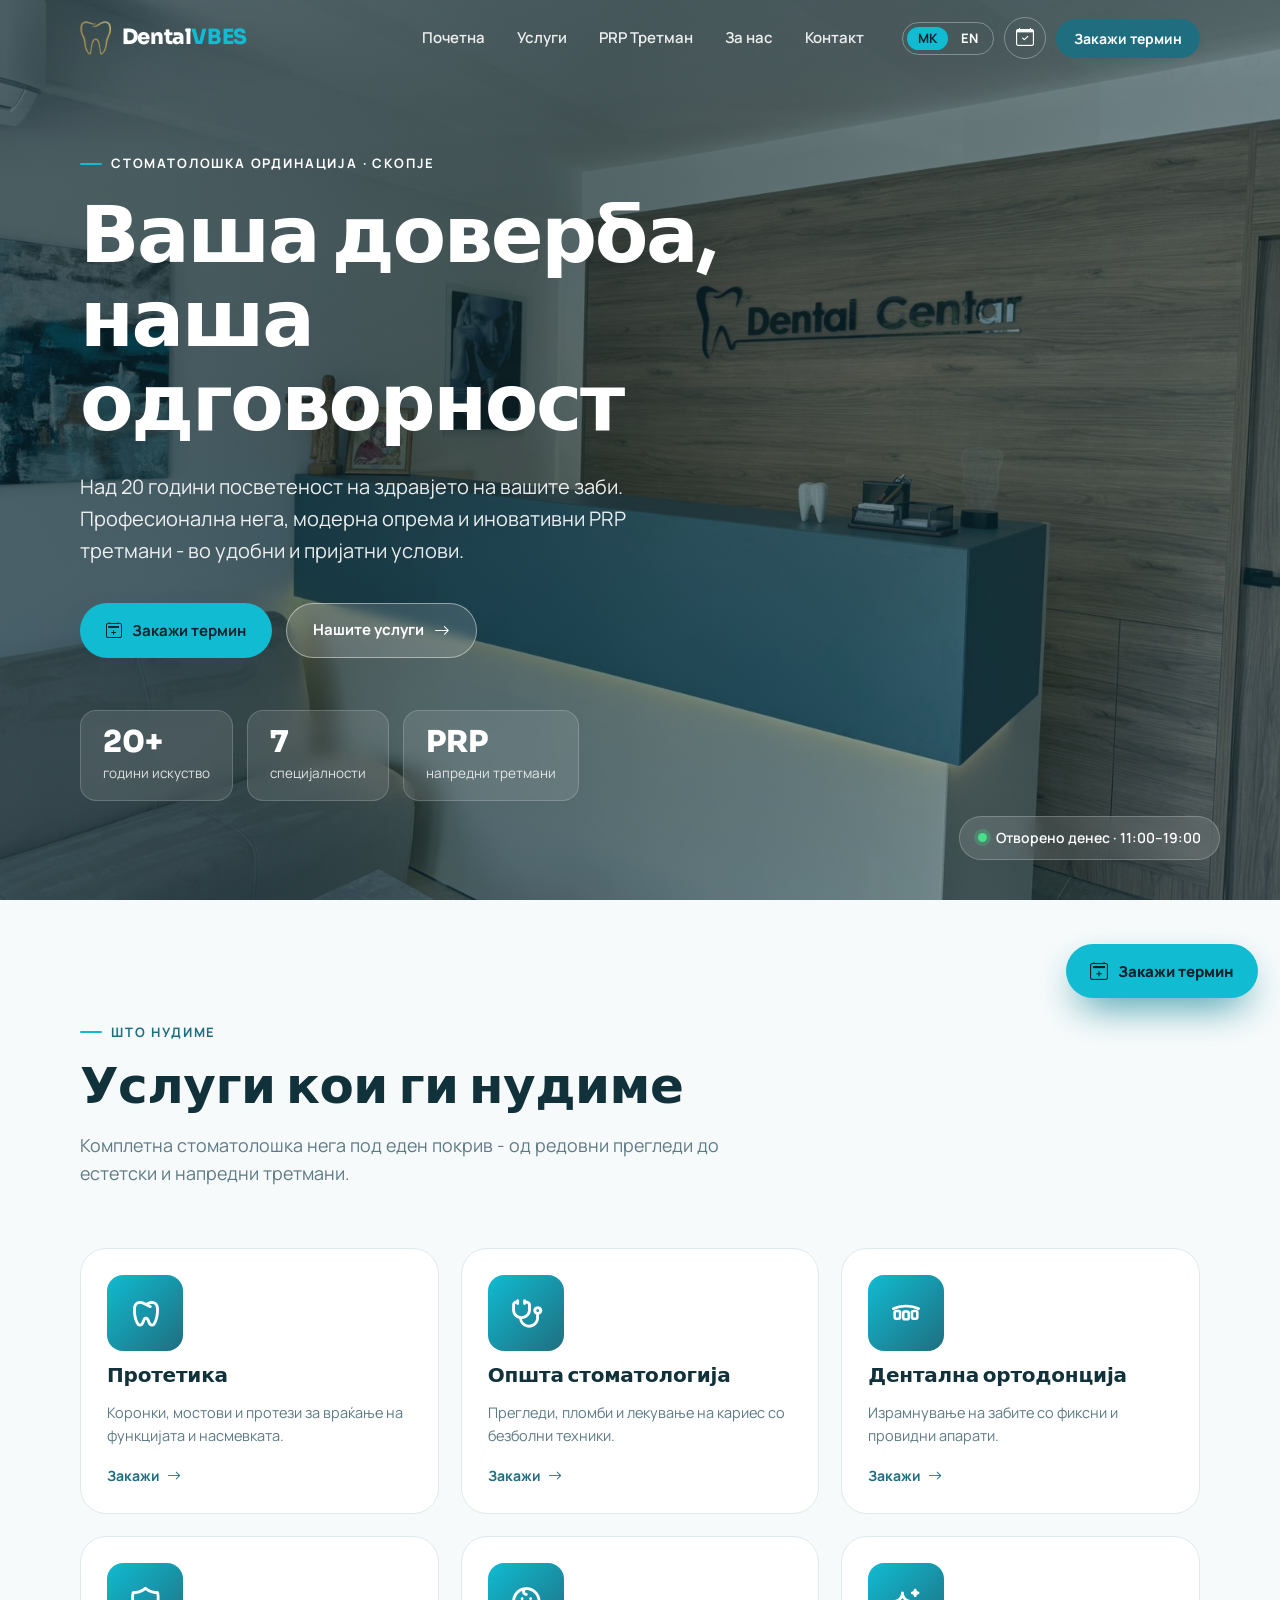
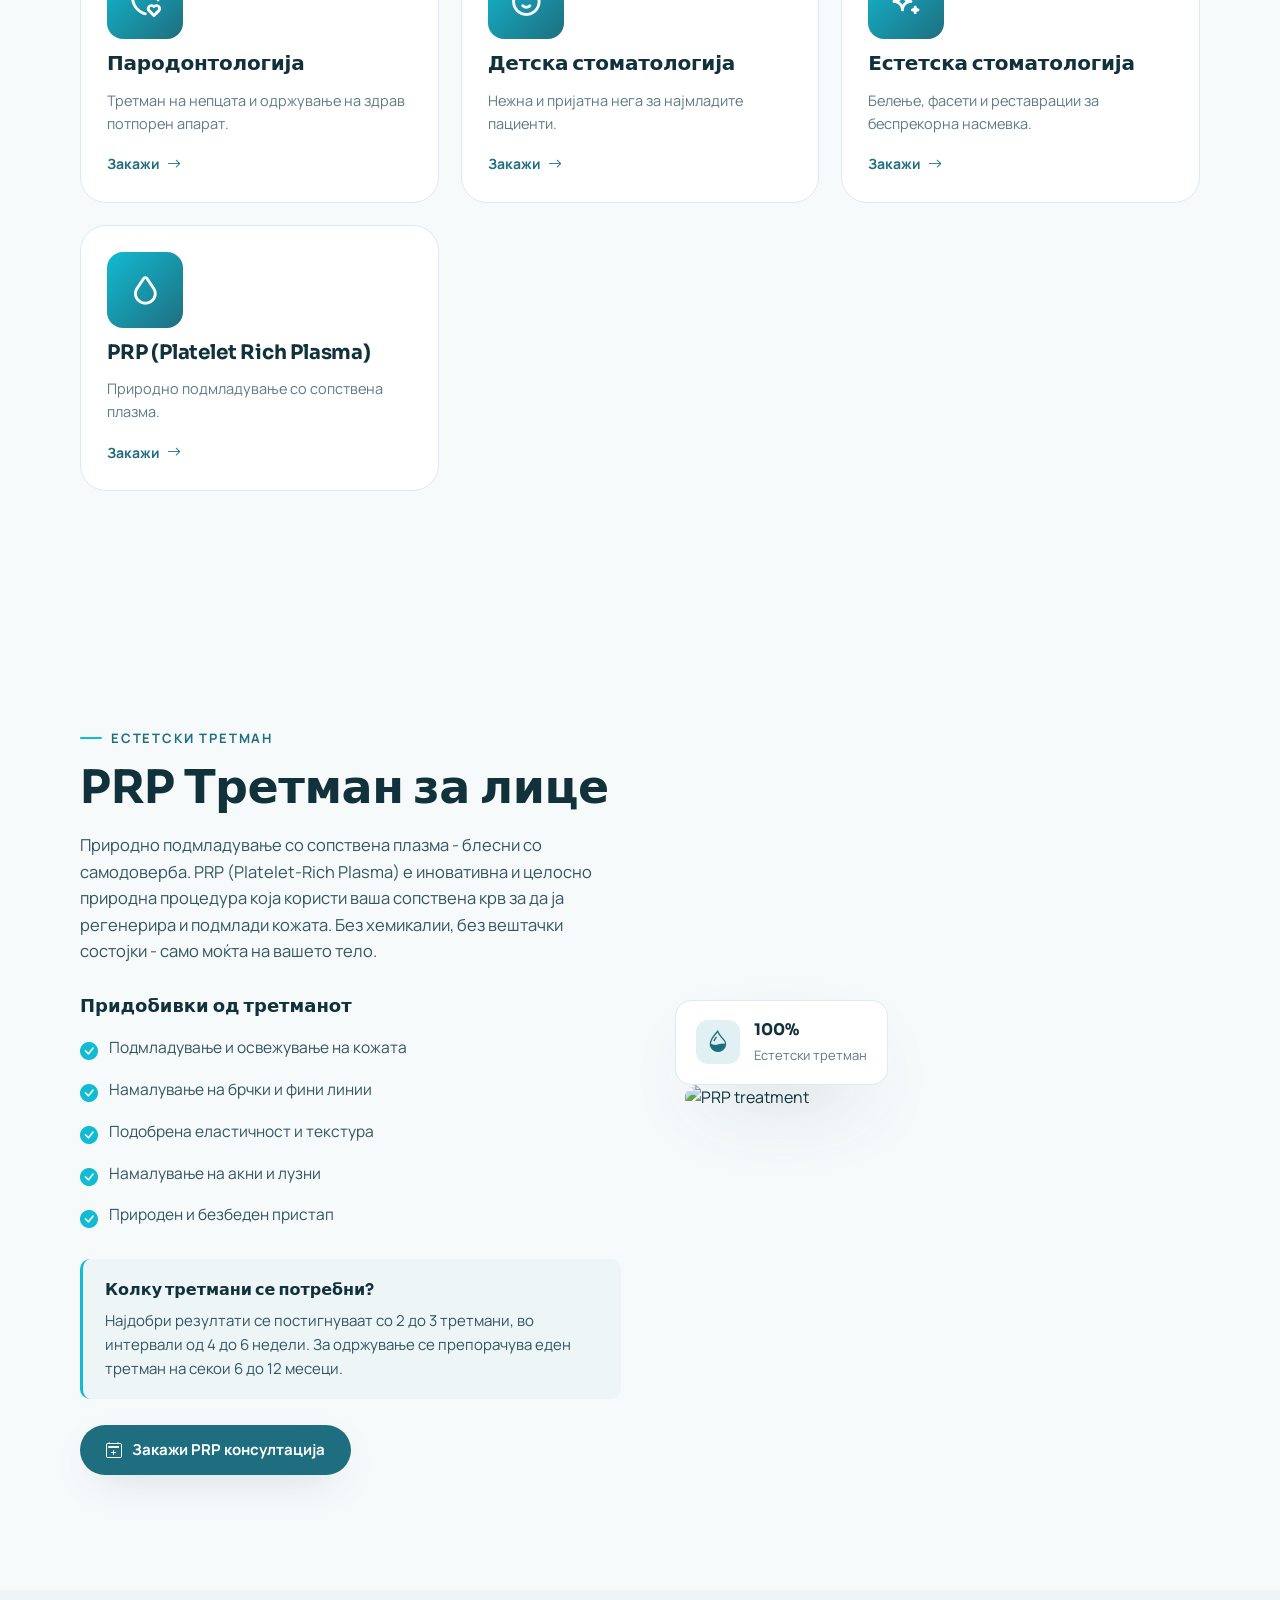
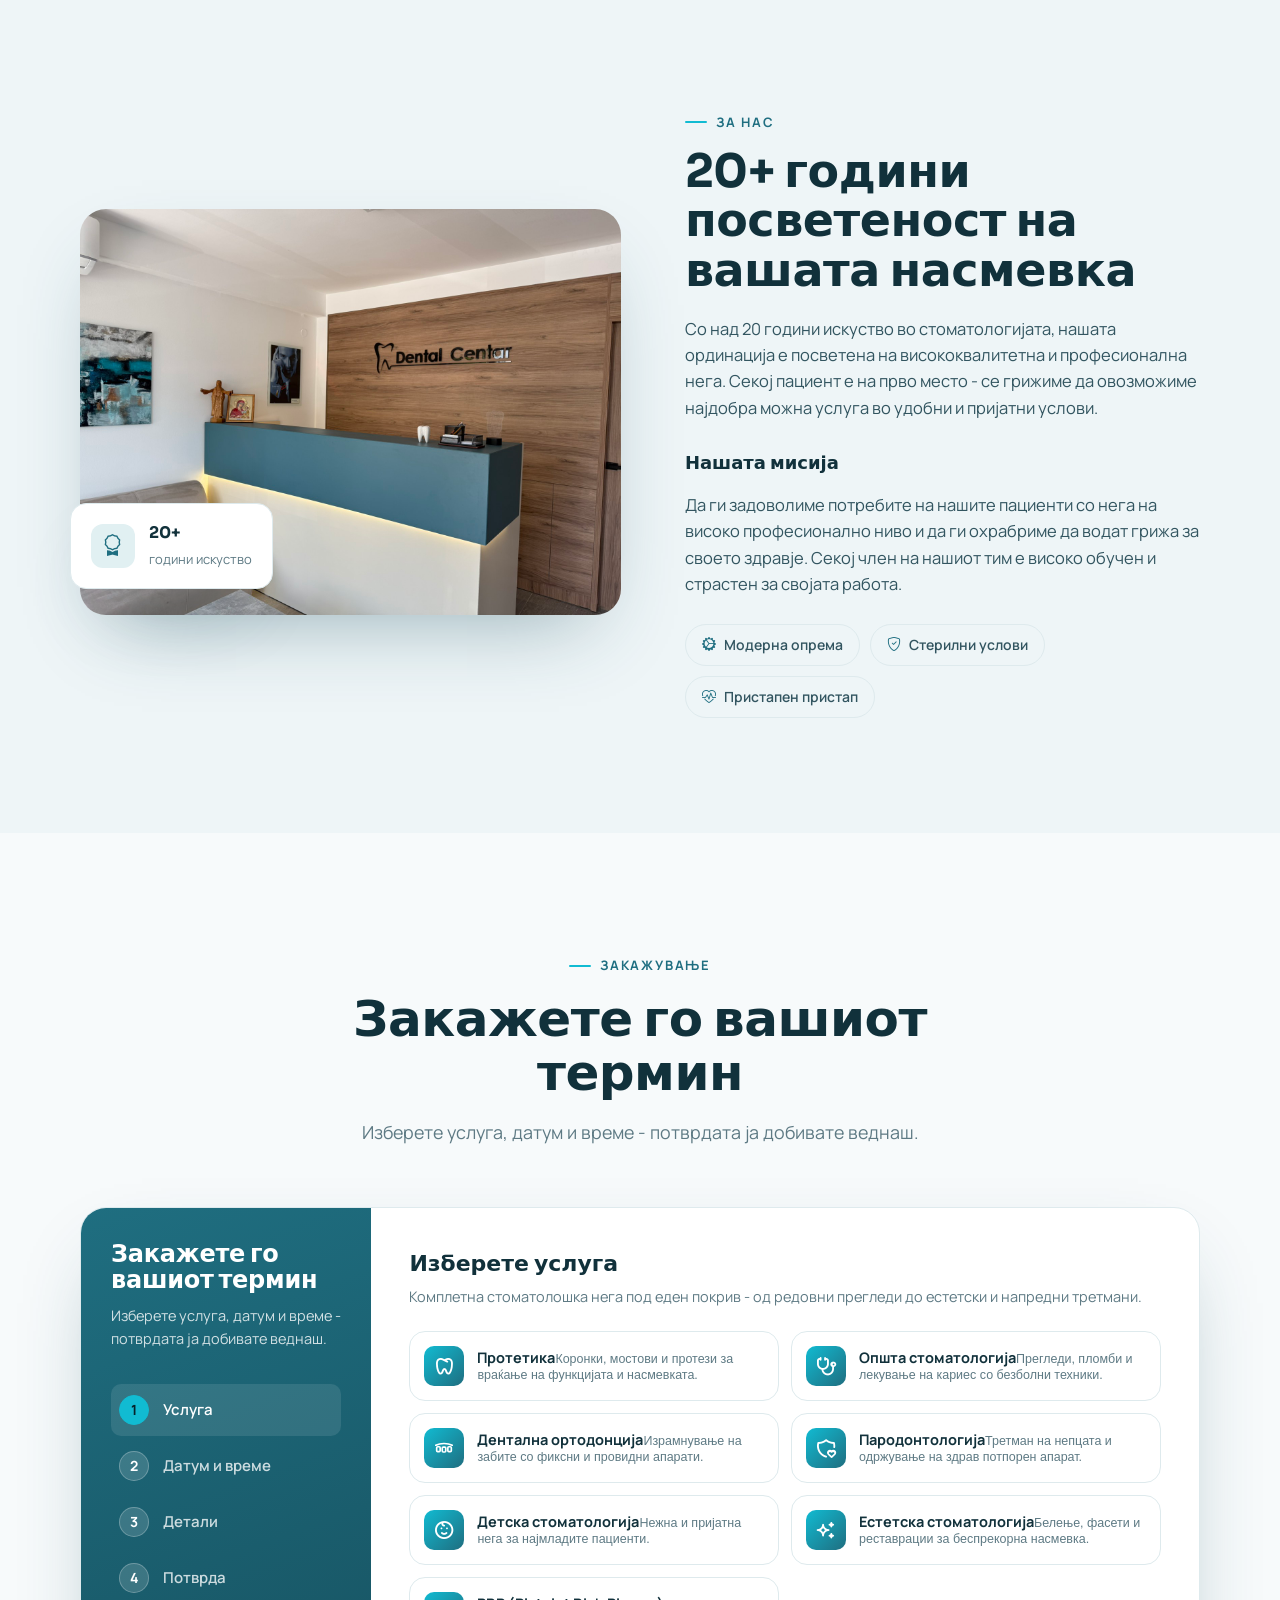
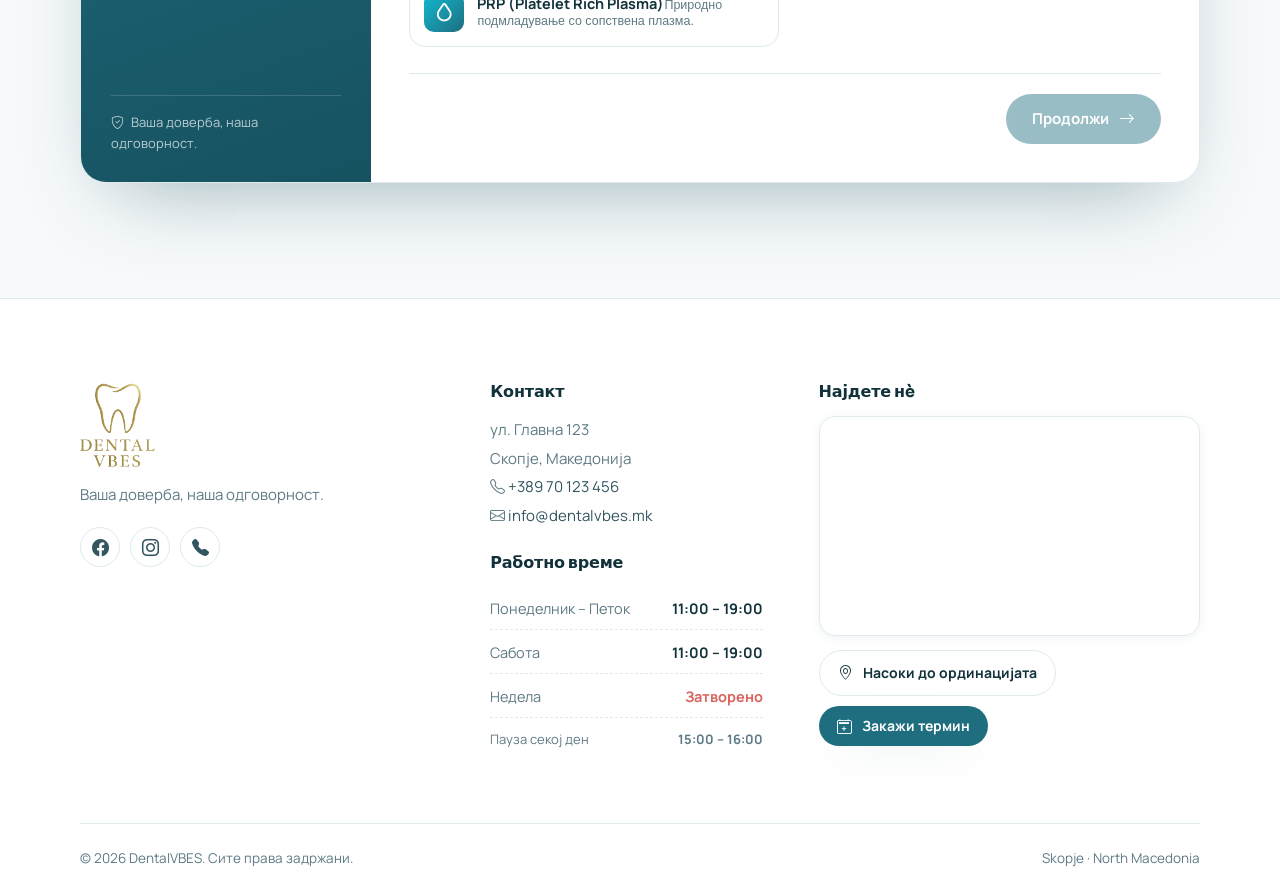
==== commit d0e05e74: "Update booking hours to 11:00-19:00 and swap in new gold logo - Booking slots now run 11:00-19:00 on" ====
--- a/index.html
+++ b/index.html
@@ -22,7 +22,7 @@
     <div class="container">
       <nav class="nav">
         <a class="brand" href="#top">
-          <svg class="tooth" viewBox="0 0 24 24" aria-hidden="true"><path fill="currentColor" d="M12 2c-2 0-3 .8-4.3.8C5.7 2.8 4 3.6 4 6.5c0 2 .5 3.7 1 5.5.4 1.5.7 3 1 4.5.3 1.6.6 3.5 1.7 3.5.9 0 1.1-1.4 1.4-3 .3-1.7.5-3 1.9-3s1.6 1.3 1.9 3c.3 1.6.5 3 1.4 3 1.1 0 1.4-1.9 1.7-3.5.3-1.5.6-3 1-4.5.5-1.8 1-3.5 1-5.5 0-2.9-1.7-3.7-3.7-3.7C15 2.8 14 2 12 2z"></path></svg>
+          <img class="tooth" src="assets/img/logo-mark.png" alt="" style="height:34px;width:auto">
           <span class="brand-name">Dental<b>VBES</b></span>
         </a>
 
@@ -180,8 +180,7 @@
       <div class="foot-grid">
         <div class="foot-brand">
           <a class="brand" href="#top">
-            <svg class="tooth" viewBox="0 0 24 24" aria-hidden="true"><path fill="currentColor" d="M12 2c-2 0-3 .8-4.3.8C5.7 2.8 4 3.6 4 6.5c0 2 .5 3.7 1 5.5.4 1.5.7 3 1 4.5.3 1.6.6 3.5 1.7 3.5.9 0 1.1-1.4 1.4-3 .3-1.7.5-3 1.9-3s1.6 1.3 1.9 3c.3 1.6.5 3 1.4 3 1.1 0 1.4-1.9 1.7-3.5.3-1.5.6-3 1-4.5.5-1.8 1-3.5 1-5.5 0-2.9-1.7-3.7-3.7-3.7C15 2.8 14 2 12 2z"></path></svg>
-            <span class="brand-name">Dental<b>VBES</b></span>
+            <img src="assets/img/logo.png" alt="DentalVBES" style="height:84px;width:auto">
           </a>
           <p class="foot-tag" data-i18n="foot.tagline">Your trust, our responsibility.</p>
           <div class="foot-soc">
@@ -257,6 +256,13 @@
   </div>
 
   <!-- ===================== SCRIPTS ===================== -->
+  <!-- Firebase (compat SDK) - lets the booking form submit requests to Firestore -->
+  <script src="https://www.gstatic.com/firebasejs/10.12.2/firebase-app-compat.js"></script>
+  <script src="https://www.gstatic.com/firebasejs/10.12.2/firebase-auth-compat.js"></script>
+  <script src="https://www.gstatic.com/firebasejs/10.12.2/firebase-firestore-compat.js"></script>
+  <script src="assets/scripts/firebase-config.js"></script>
+  <script src="assets/scripts/firebase-data.js"></script>
+
   <script src="assets/scripts/jquery.min.js"></script>
   <script src="assets/scripts/script.js"></script>
 
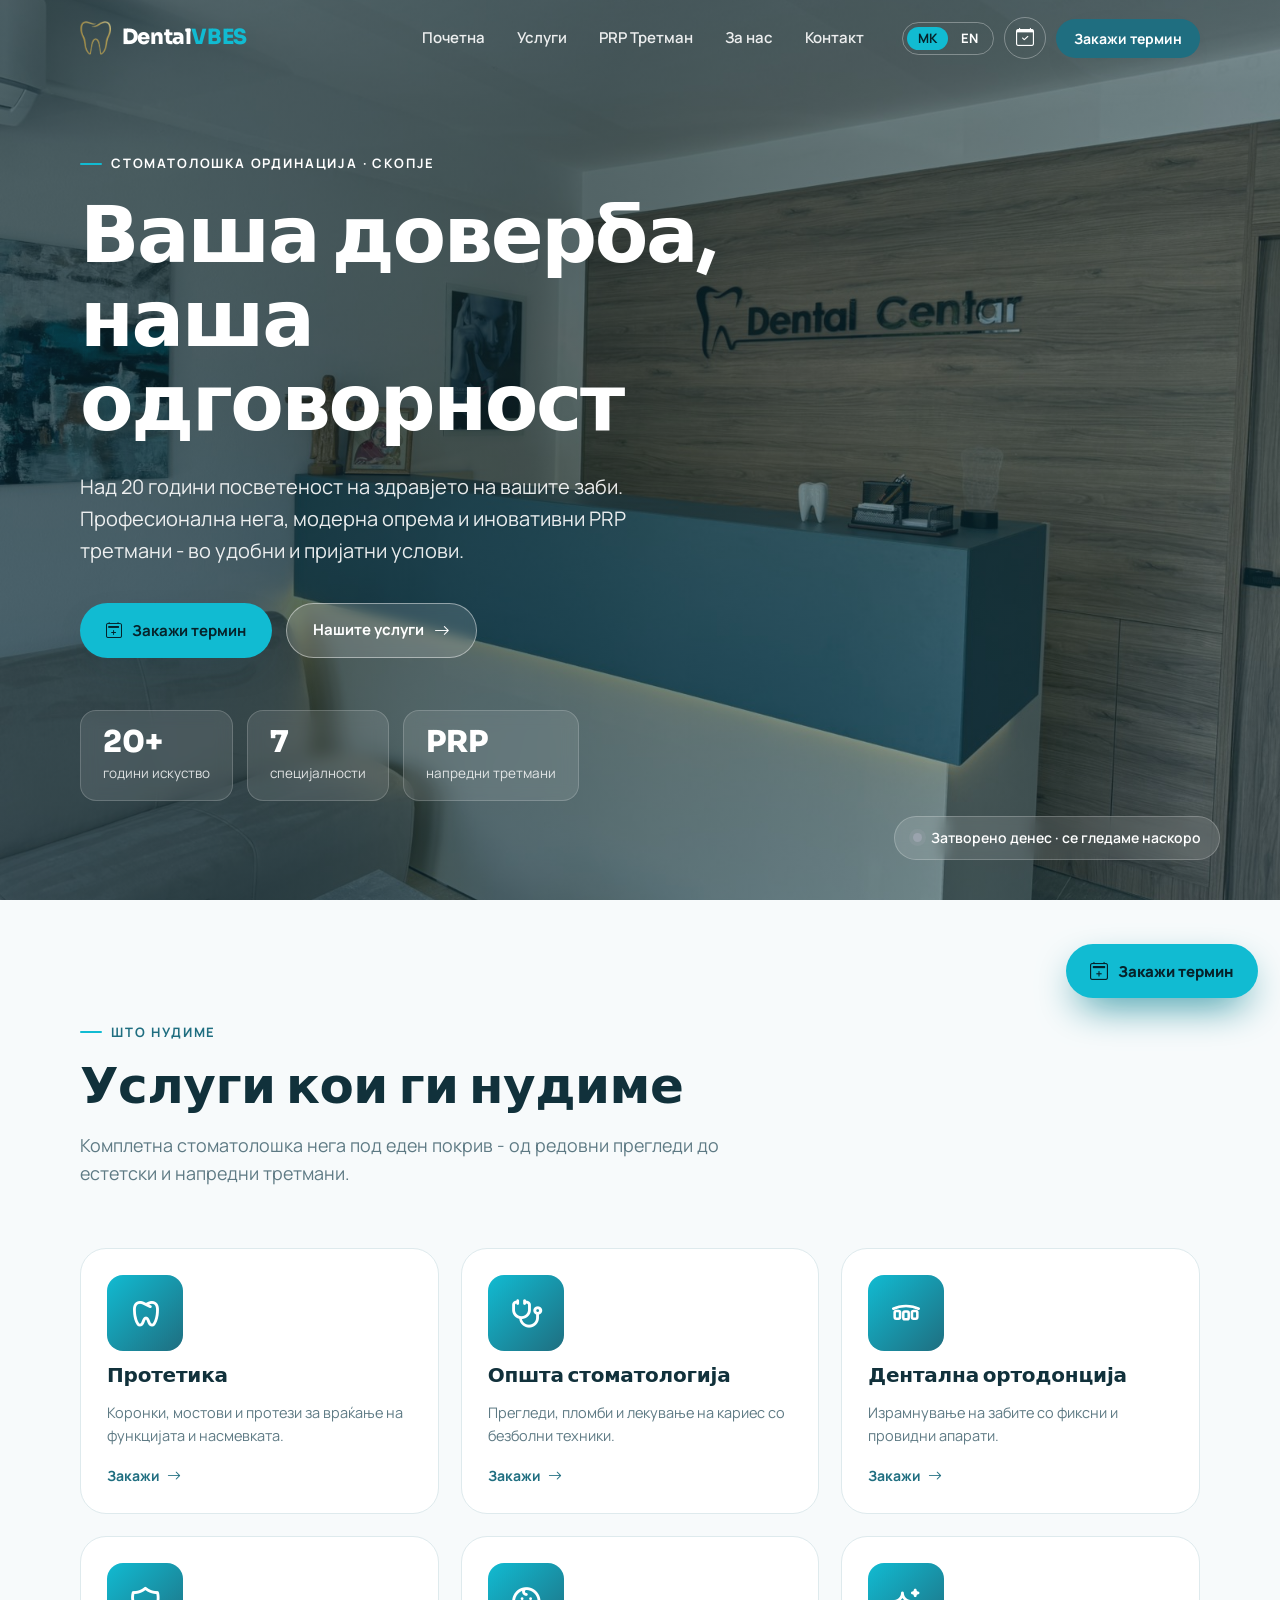
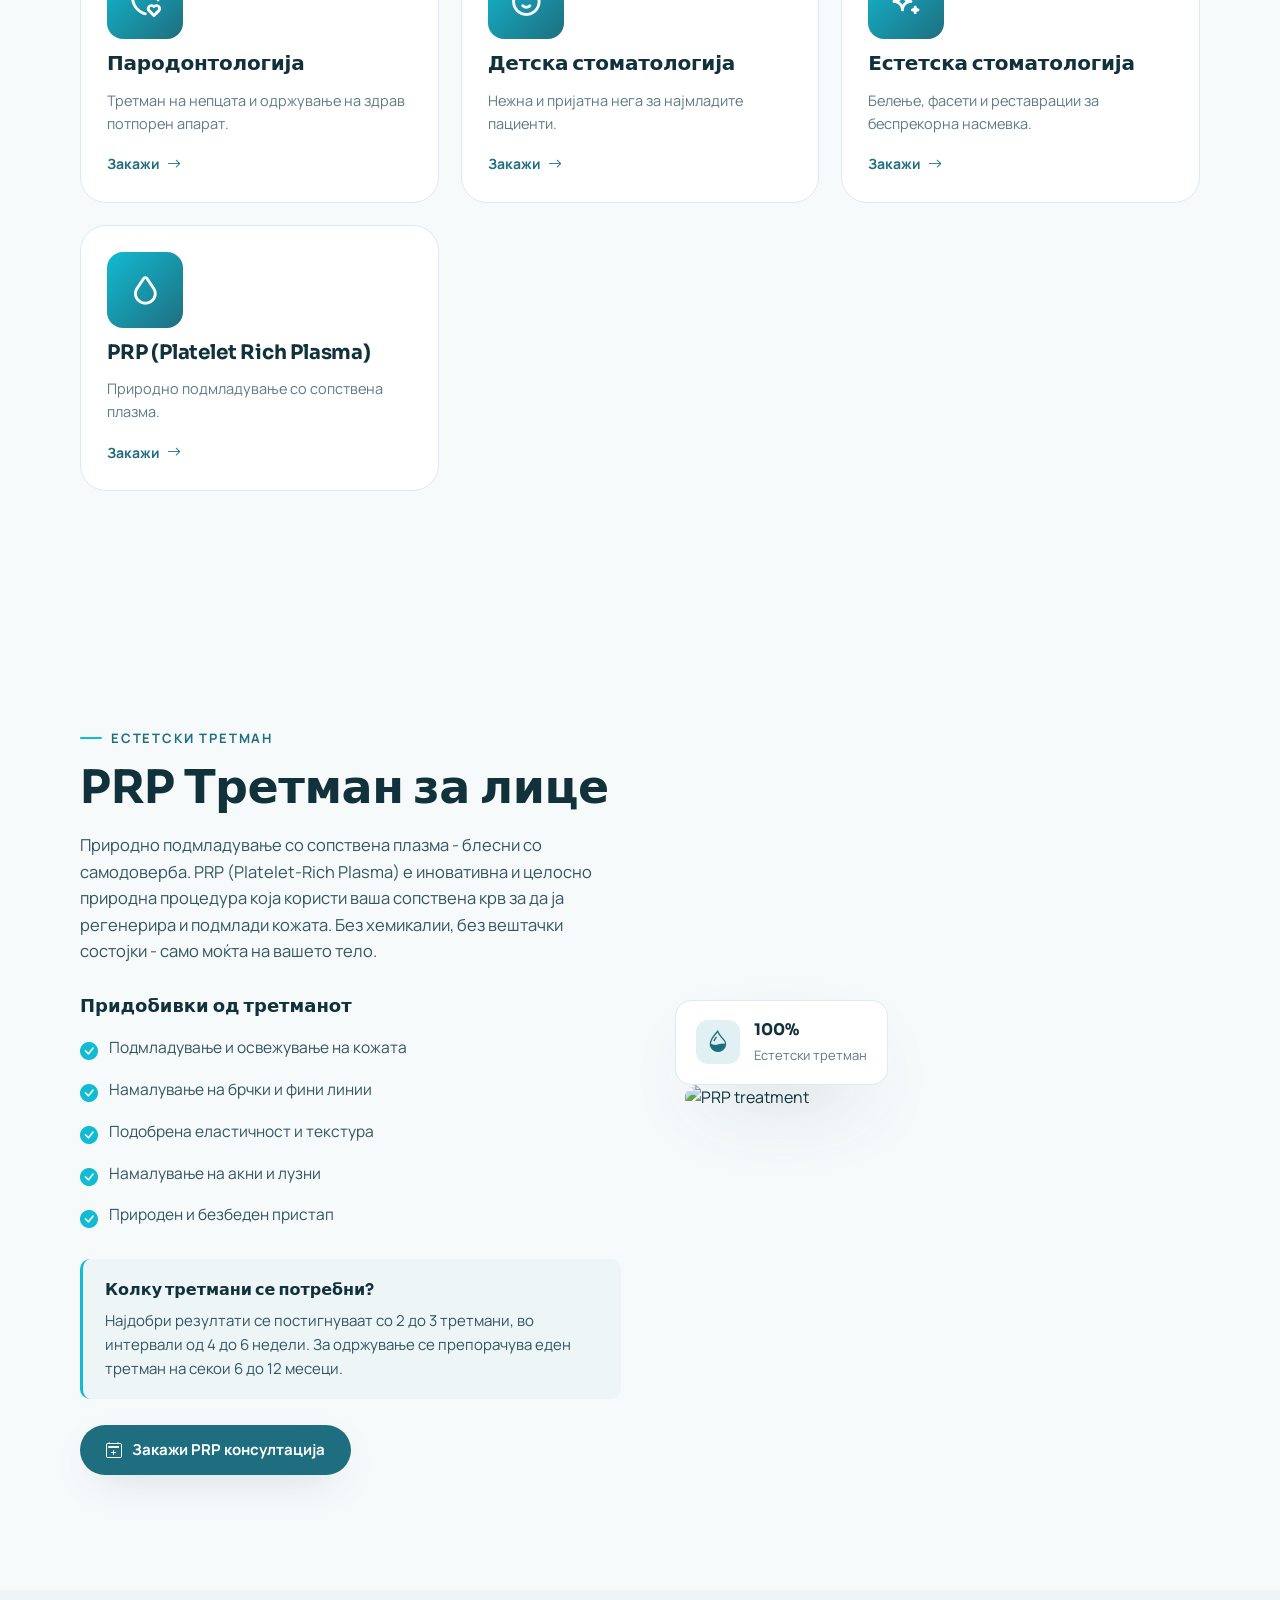
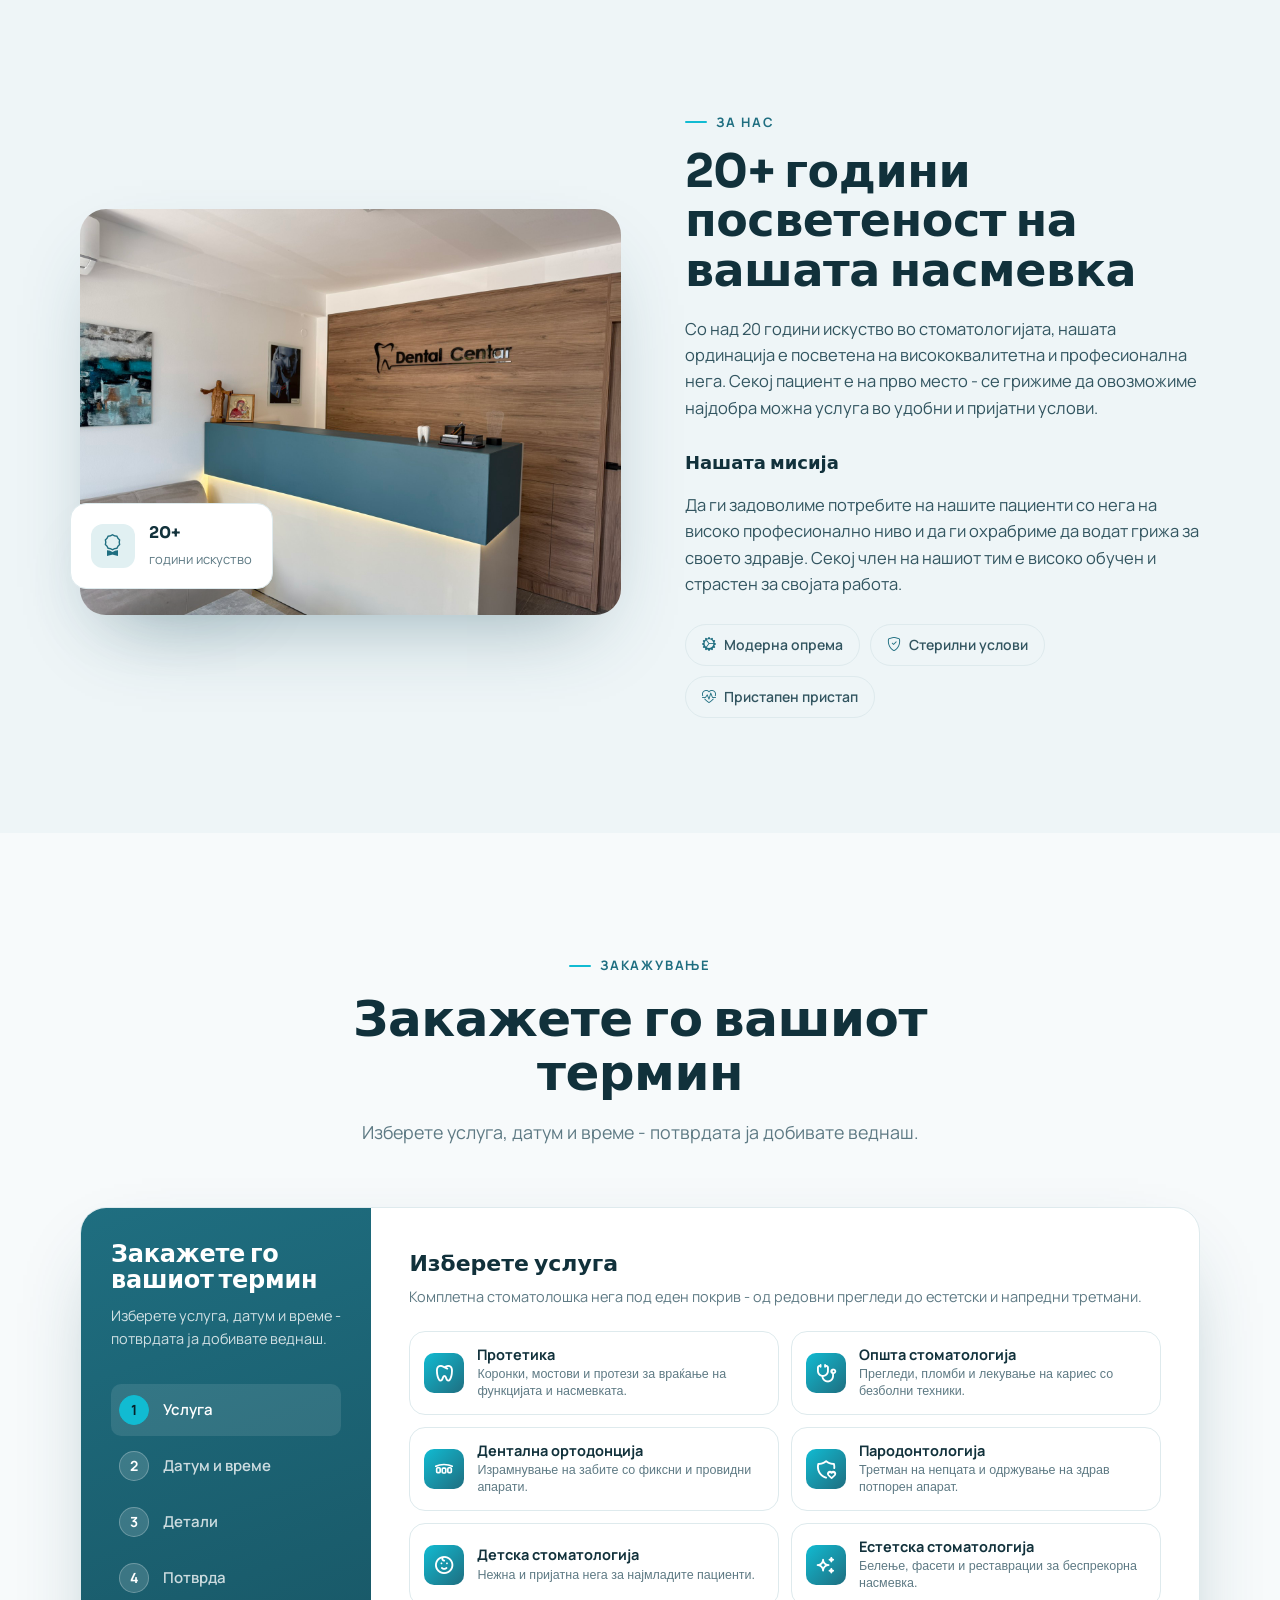
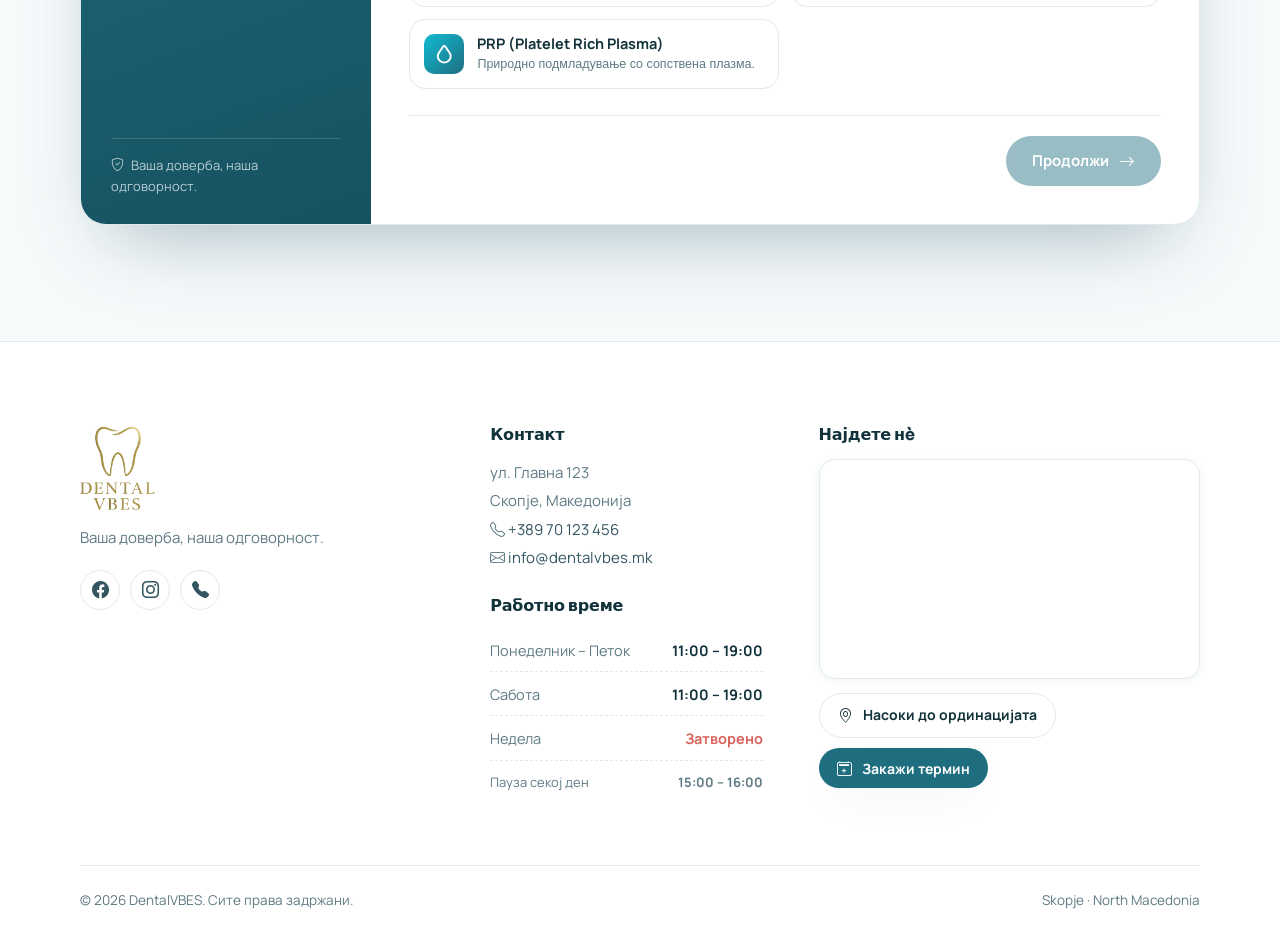
==== commit 781a784f: "fixes" ====
--- a/index.html
+++ b/index.html
@@ -83,7 +83,7 @@
         </div>
       </div>
     </div>
-    <div class="hero-badge"><span class="dot"></span><span data-i18n="hero.hours">Open today · 12:00–19:00</span></div>
+    <div class="hero-badge"><span class="dot"></span><span class="hero-hours">Open today · 11:00–19:00</span></div>
   </header>
 
   <main>
@@ -262,8 +262,16 @@
   <script src="https://www.gstatic.com/firebasejs/10.12.2/firebase-firestore-compat.js"></script>
   <script src="assets/scripts/firebase-config.js"></script>
   <script src="assets/scripts/firebase-data.js"></script>
+  <script>
+    // Give each visitor an anonymous identity so booking requests can be
+    // rate-limited per visitor (see firestore.rules). No login prompt.
+    if (window.firebase && firebase.auth) {
+      firebase.auth().signInAnonymously().catch(function (e) { console.warn("anon auth failed:", e && e.message); });
+    }
+  </script>
 
   <script src="assets/scripts/jquery.min.js"></script>
+  <script src="assets/scripts/shared.js"></script>
   <script src="assets/scripts/script.js"></script>
 
   
